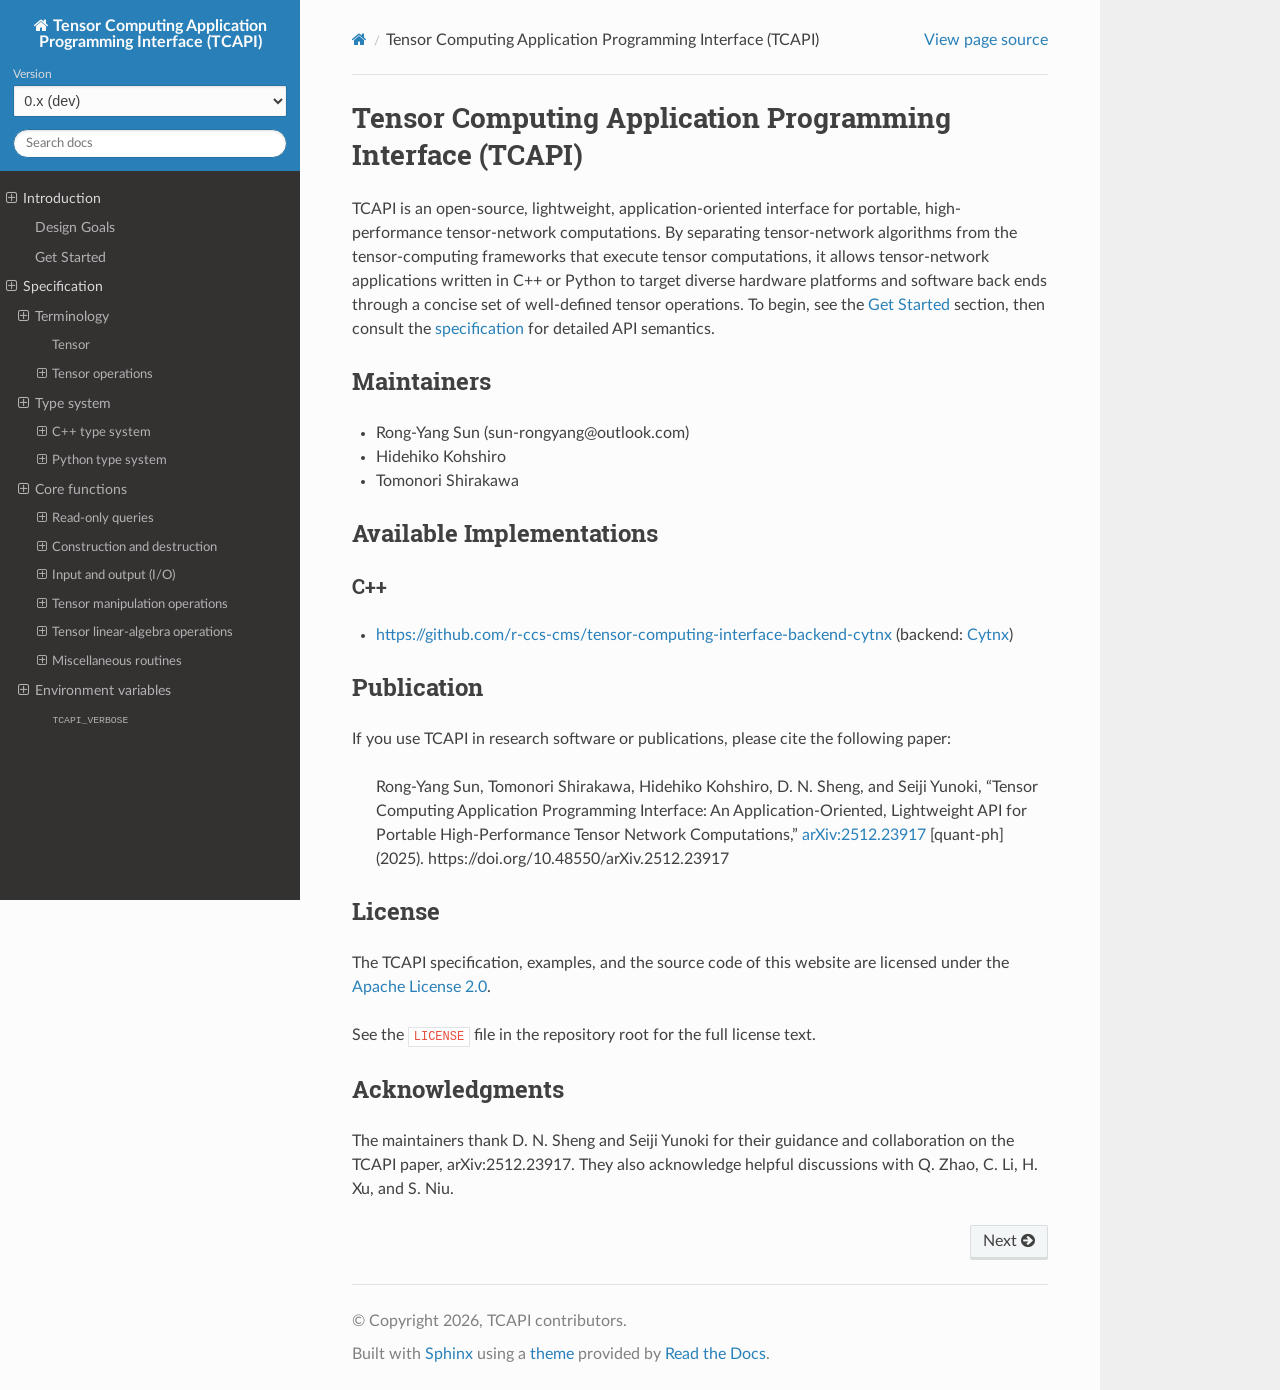
==== dev/index.html @ 4a9b8abf "Publish TCAPI specification site from 3d7e3c9" ====
<!DOCTYPE html>
<html class="writer-html5" lang="en" data-content_root="./">
<head>
  <meta charset="utf-8" /><meta name="viewport" content="width=device-width, initial-scale=1" />

  <meta name="viewport" content="width=device-width, initial-scale=1.0" />
  <title>Tensor Computing Application Programming Interface (TCAPI) &mdash; Tensor Computing Application Programming Interface (TCAPI) documentation</title>
      <link rel="stylesheet" type="text/css" href="_static/pygments.css?v=b86133f3" />
      <link rel="stylesheet" type="text/css" href="_static/css/theme.css?v=9edc463e" />
      <link rel="stylesheet" type="text/css" href="_static/custom.css?v=697ec9f3" />

  
    <link rel="canonical" href="https://tensorcomputingapi.github.io/dev/index.html" />
      <script src="_static/jquery.js?v=5d32c60e"></script>
      <script src="_static/_sphinx_javascript_frameworks_compat.js?v=2cd50e6c"></script>
      <script src="_static/documentation_options.js?v=670ad4ce"></script>
      <script src="_static/doctools.js?v=fd6eb6e6"></script>
      <script src="_static/sphinx_highlight.js?v=6ffebe34"></script>
      <script data-switcher-json-url="../switcher.json" data-version-slug="dev" data-version="0.x" defer="defer" src="_static/version-switcher.js?v=b096fd83"></script>
    <script src="_static/js/theme.js"></script>
    <link rel="index" title="Index" href="genindex.html" />
    <link rel="search" title="Search" href="search.html" />
    <link rel="next" title="Introduction" href="contents/introduction/index.html" /> 
</head>

<body class="wy-body-for-nav"> 
  <div class="wy-grid-for-nav">
    <nav data-toggle="wy-nav-shift" class="wy-nav-side">
      <div class="wy-side-scroll">
        <div class="wy-side-nav-search" >

          
          
          <a href="#" class="icon icon-home">
            Tensor Computing Application Programming Interface (TCAPI)
          </a>
<div role="search">
  <form id="rtd-search-form" class="wy-form" action="search.html" method="get">
    <input type="text" name="q" placeholder="Search docs" aria-label="Search docs" />
    <input type="hidden" name="check_keywords" value="yes" />
    <input type="hidden" name="area" value="default" />
  </form>
</div>
        </div><div class="wy-menu wy-menu-vertical" data-spy="affix" role="navigation" aria-label="Navigation menu">
              <ul>
<li class="toctree-l1"><a class="reference internal" href="contents/introduction/index.html">Introduction</a><ul>
<li class="toctree-l2"><a class="reference internal" href="contents/introduction/index.html#design-goals">Design Goals</a></li>
<li class="toctree-l2"><a class="reference internal" href="contents/introduction/index.html#get-started">Get Started</a></li>
</ul>
</li>
<li class="toctree-l1"><a class="reference internal" href="contents/specification/index.html">Specification</a><ul>
<li class="toctree-l2"><a class="reference internal" href="contents/specification/index.html#terminology">Terminology</a><ul>
<li class="toctree-l3"><a class="reference internal" href="contents/specification/index.html#tensor">Tensor</a></li>
<li class="toctree-l3"><a class="reference internal" href="contents/specification/index.html#tensor-operations">Tensor operations</a><ul>
<li class="toctree-l4"><a class="reference internal" href="contents/specification/index.html#tensor-manipulation-operations">Tensor manipulation operations</a></li>
<li class="toctree-l4"><a class="reference internal" href="contents/specification/index.html#tensor-linear-algebra-operations">Tensor linear-algebra operations</a></li>
</ul>
</li>
</ul>
</li>
<li class="toctree-l2"><a class="reference internal" href="contents/specification/index.html#type-system">Type system</a><ul>
<li class="toctree-l3"><a class="reference internal" href="contents/specification/index.html#c-type-system">C++ type system</a><ul>
<li class="toctree-l4"><a class="reference internal" href="contents/specification/index.html#tent"><code class="docutils literal notranslate"><span class="pre">TenT</span></code></a></li>
<li class="toctree-l4"><a class="reference internal" href="contents/specification/index.html#tcapi-tensor-traits"><code class="docutils literal notranslate"><span class="pre">tcapi::tensor_traits</span></code></a></li>
<li class="toctree-l4"><a class="reference internal" href="contents/specification/index.html#auxiliary-types">Auxiliary types</a></li>
</ul>
</li>
<li class="toctree-l3"><a class="reference internal" href="contents/specification/index.html#python-type-system">Python type system</a><ul>
<li class="toctree-l4"><a class="reference internal" href="contents/specification/index.html#auxiliary-types-and-values">Auxiliary types and values</a></li>
</ul>
</li>
</ul>
</li>
<li class="toctree-l2"><a class="reference internal" href="contents/specification/index.html#core-functions">Core functions</a><ul>
<li class="toctree-l3"><a class="reference internal" href="contents/specification/index.html#read-only-queries">Read-only queries</a><ul>
<li class="toctree-l4"><a class="reference internal" href="contents/specification/index.html#order"><code class="docutils literal notranslate"><span class="pre">order</span></code></a></li>
<li class="toctree-l4"><a class="reference internal" href="contents/specification/index.html#shape"><code class="docutils literal notranslate"><span class="pre">shape</span></code></a></li>
<li class="toctree-l4"><a class="reference internal" href="contents/specification/index.html#size"><code class="docutils literal notranslate"><span class="pre">size</span></code></a></li>
<li class="toctree-l4"><a class="reference internal" href="contents/specification/index.html#size-bytes"><code class="docutils literal notranslate"><span class="pre">size_bytes</span></code></a></li>
<li class="toctree-l4"><a class="reference internal" href="contents/specification/index.html#get-elem"><code class="docutils literal notranslate"><span class="pre">get_elem</span></code></a></li>
</ul>
</li>
<li class="toctree-l3"><a class="reference internal" href="contents/specification/index.html#construction-and-destruction">Construction and destruction</a><ul>
<li class="toctree-l4"><a class="reference internal" href="contents/specification/index.html#allocate"><code class="docutils literal notranslate"><span class="pre">allocate</span></code></a></li>
<li class="toctree-l4"><a class="reference internal" href="contents/specification/index.html#zeros"><code class="docutils literal notranslate"><span class="pre">zeros</span></code></a></li>
<li class="toctree-l4"><a class="reference internal" href="contents/specification/index.html#assign-from-range"><code class="docutils literal notranslate"><span class="pre">assign_from_range</span></code></a></li>
<li class="toctree-l4"><a class="reference internal" href="contents/specification/index.html#random"><code class="docutils literal notranslate"><span class="pre">random</span></code></a></li>
<li class="toctree-l4"><a class="reference internal" href="contents/specification/index.html#eye"><code class="docutils literal notranslate"><span class="pre">eye</span></code></a></li>
<li class="toctree-l4"><a class="reference internal" href="contents/specification/index.html#fill"><code class="docutils literal notranslate"><span class="pre">fill</span></code></a></li>
<li class="toctree-l4"><a class="reference internal" href="contents/specification/index.html#copy"><code class="docutils literal notranslate"><span class="pre">copy</span></code></a></li>
<li class="toctree-l4"><a class="reference internal" href="contents/specification/index.html#move"><code class="docutils literal notranslate"><span class="pre">move</span></code></a></li>
<li class="toctree-l4"><a class="reference internal" href="contents/specification/index.html#clear"><code class="docutils literal notranslate"><span class="pre">clear</span></code></a></li>
</ul>
</li>
<li class="toctree-l3"><a class="reference internal" href="contents/specification/index.html#input-and-output-i-o">Input and output (I/O)</a><ul>
<li class="toctree-l4"><a class="reference internal" href="contents/specification/index.html#load"><code class="docutils literal notranslate"><span class="pre">load</span></code></a></li>
<li class="toctree-l4"><a class="reference internal" href="contents/specification/index.html#save"><code class="docutils literal notranslate"><span class="pre">save</span></code></a></li>
</ul>
</li>
<li class="toctree-l3"><a class="reference internal" href="contents/specification/index.html#sec-tensor-manipulation">Tensor manipulation operations</a><ul>
<li class="toctree-l4"><a class="reference internal" href="contents/specification/index.html#set-elem"><code class="docutils literal notranslate"><span class="pre">set_elem</span></code></a></li>
<li class="toctree-l4"><a class="reference internal" href="contents/specification/index.html#reshape"><code class="docutils literal notranslate"><span class="pre">reshape</span></code></a></li>
<li class="toctree-l4"><a class="reference internal" href="contents/specification/index.html#transpose"><code class="docutils literal notranslate"><span class="pre">transpose</span></code></a></li>
<li class="toctree-l4"><a class="reference internal" href="contents/specification/index.html#cplx-conj"><code class="docutils literal notranslate"><span class="pre">cplx_conj</span></code></a></li>
<li class="toctree-l4"><a class="reference internal" href="contents/specification/index.html#to-cplx"><code class="docutils literal notranslate"><span class="pre">to_cplx</span></code></a></li>
<li class="toctree-l4"><a class="reference internal" href="contents/specification/index.html#real"><code class="docutils literal notranslate"><span class="pre">real</span></code></a></li>
<li class="toctree-l4"><a class="reference internal" href="contents/specification/index.html#imag"><code class="docutils literal notranslate"><span class="pre">imag</span></code></a></li>
<li class="toctree-l4"><a class="reference internal" href="contents/specification/index.html#expand"><code class="docutils literal notranslate"><span class="pre">expand</span></code></a></li>
<li class="toctree-l4"><a class="reference internal" href="contents/specification/index.html#shrink"><code class="docutils literal notranslate"><span class="pre">shrink</span></code></a></li>
<li class="toctree-l4"><a class="reference internal" href="contents/specification/index.html#extract-sub"><code class="docutils literal notranslate"><span class="pre">extract_sub</span></code></a></li>
<li class="toctree-l4"><a class="reference internal" href="contents/specification/index.html#replace-sub"><code class="docutils literal notranslate"><span class="pre">replace_sub</span></code></a></li>
<li class="toctree-l4"><a class="reference internal" href="contents/specification/index.html#concatenate"><code class="docutils literal notranslate"><span class="pre">concatenate</span></code></a></li>
<li class="toctree-l4"><a class="reference internal" href="contents/specification/index.html#stack"><code class="docutils literal notranslate"><span class="pre">stack</span></code></a></li>
<li class="toctree-l4"><a class="reference internal" href="contents/specification/index.html#for-each"><code class="docutils literal notranslate"><span class="pre">for_each</span></code></a></li>
<li class="toctree-l4"><a class="reference internal" href="contents/specification/index.html#for-each-with-coors"><code class="docutils literal notranslate"><span class="pre">for_each_with_coors</span></code></a></li>
</ul>
</li>
<li class="toctree-l3"><a class="reference internal" href="contents/specification/index.html#sec-tensor-linear-algebra">Tensor linear-algebra operations</a><ul>
<li class="toctree-l4"><a class="reference internal" href="contents/specification/index.html#diag"><code class="docutils literal notranslate"><span class="pre">diag</span></code></a></li>
<li class="toctree-l4"><a class="reference internal" href="contents/specification/index.html#norm"><code class="docutils literal notranslate"><span class="pre">norm</span></code></a></li>
<li class="toctree-l4"><a class="reference internal" href="contents/specification/index.html#normalize"><code class="docutils literal notranslate"><span class="pre">normalize</span></code></a></li>
<li class="toctree-l4"><a class="reference internal" href="contents/specification/index.html#scale"><code class="docutils literal notranslate"><span class="pre">scale</span></code></a></li>
<li class="toctree-l4"><a class="reference internal" href="contents/specification/index.html#trace"><code class="docutils literal notranslate"><span class="pre">trace</span></code></a></li>
<li class="toctree-l4"><a class="reference internal" href="contents/specification/index.html#exp"><code class="docutils literal notranslate"><span class="pre">exp</span></code></a></li>
<li class="toctree-l4"><a class="reference internal" href="contents/specification/index.html#inverse"><code class="docutils literal notranslate"><span class="pre">inverse</span></code></a></li>
<li class="toctree-l4"><a class="reference internal" href="contents/specification/index.html#contract"><code class="docutils literal notranslate"><span class="pre">contract</span></code></a></li>
<li class="toctree-l4"><a class="reference internal" href="contents/specification/index.html#linear-combine"><code class="docutils literal notranslate"><span class="pre">linear_combine</span></code></a></li>
<li class="toctree-l4"><a class="reference internal" href="contents/specification/index.html#svd"><code class="docutils literal notranslate"><span class="pre">svd</span></code></a></li>
<li class="toctree-l4"><a class="reference internal" href="contents/specification/index.html#trunc-svd"><code class="docutils literal notranslate"><span class="pre">trunc_svd</span></code></a></li>
<li class="toctree-l4"><a class="reference internal" href="contents/specification/index.html#qr"><code class="docutils literal notranslate"><span class="pre">qr</span></code></a></li>
<li class="toctree-l4"><a class="reference internal" href="contents/specification/index.html#lq"><code class="docutils literal notranslate"><span class="pre">lq</span></code></a></li>
<li class="toctree-l4"><a class="reference internal" href="contents/specification/index.html#eigvals"><code class="docutils literal notranslate"><span class="pre">eigvals</span></code></a></li>
<li class="toctree-l4"><a class="reference internal" href="contents/specification/index.html#eigvalsh"><code class="docutils literal notranslate"><span class="pre">eigvalsh</span></code></a></li>
<li class="toctree-l4"><a class="reference internal" href="contents/specification/index.html#eig"><code class="docutils literal notranslate"><span class="pre">eig</span></code></a></li>
<li class="toctree-l4"><a class="reference internal" href="contents/specification/index.html#eigh"><code class="docutils literal notranslate"><span class="pre">eigh</span></code></a></li>
</ul>
</li>
<li class="toctree-l3"><a class="reference internal" href="contents/specification/index.html#miscellaneous-routines">Miscellaneous routines</a><ul>
<li class="toctree-l4"><a class="reference internal" href="contents/specification/index.html#create-context"><code class="docutils literal notranslate"><span class="pre">create_context</span></code></a></li>
<li class="toctree-l4"><a class="reference internal" href="contents/specification/index.html#destroy-context"><code class="docutils literal notranslate"><span class="pre">destroy_context</span></code></a></li>
<li class="toctree-l4"><a class="reference internal" href="contents/specification/index.html#to-range"><code class="docutils literal notranslate"><span class="pre">to_range</span></code></a></li>
<li class="toctree-l4"><a class="reference internal" href="contents/specification/index.html#show"><code class="docutils literal notranslate"><span class="pre">show</span></code></a></li>
<li class="toctree-l4"><a class="reference internal" href="contents/specification/index.html#close"><code class="docutils literal notranslate"><span class="pre">close</span></code></a></li>
<li class="toctree-l4"><a class="reference internal" href="contents/specification/index.html#convert"><code class="docutils literal notranslate"><span class="pre">convert</span></code></a></li>
<li class="toctree-l4"><a class="reference internal" href="contents/specification/index.html#version"><code class="docutils literal notranslate"><span class="pre">version</span></code></a></li>
</ul>
</li>
</ul>
</li>
<li class="toctree-l2"><a class="reference internal" href="contents/specification/index.html#environment-variables">Environment variables</a><ul>
<li class="toctree-l3"><a class="reference internal" href="contents/specification/index.html#tcapi-verbose"><code class="docutils literal notranslate"><span class="pre">TCAPI_VERBOSE</span></code></a></li>
</ul>
</li>
</ul>
</li>
</ul>

        </div>
      </div>
    </nav>

    <section data-toggle="wy-nav-shift" class="wy-nav-content-wrap"><nav class="wy-nav-top" aria-label="Mobile navigation menu" >
          <i data-toggle="wy-nav-top" class="fa fa-bars"></i>
          <a href="#">Tensor Computing Application Programming Interface (TCAPI)</a>
      </nav>

      <div class="wy-nav-content">
        <div class="rst-content">
          <div role="navigation" aria-label="Page navigation">
  <ul class="wy-breadcrumbs">
      <li><a href="#" class="icon icon-home" aria-label="Home"></a></li>
      <li class="breadcrumb-item active">Tensor Computing Application Programming Interface (TCAPI)</li>
      <li class="wy-breadcrumbs-aside">
            <a href="_sources/index.md.txt" rel="nofollow"> View page source</a>
      </li>
  </ul>
  <hr/>
</div>
          <div role="main" class="document" itemscope="itemscope" itemtype="http://schema.org/Article">
           <div itemprop="articleBody">
             
  <section class="tex2jax_ignore mathjax_ignore" id="tensor-computing-application-programming-interface-tcapi">
<h1>Tensor Computing Application Programming Interface (TCAPI)<a class="headerlink" href="#tensor-computing-application-programming-interface-tcapi" title="Link to this heading"></a></h1>
<p>TCAPI is an open-source, lightweight, application-oriented interface for portable, high-performance tensor-network computations. By separating tensor-network algorithms from the tensor-computing frameworks that execute tensor computations, it allows tensor-network applications written in C++ or Python to target diverse hardware platforms and software back ends through a concise set of well-defined tensor operations. To begin, see the <a class="reference internal" href="contents/introduction/index.html#get-started"><span class="std std-ref">Get Started</span></a> section, then consult the <a class="reference internal" href="contents/specification/index.html"><span class="doc">specification</span></a> for detailed API semantics.</p>
<section id="maintainers">
<h2>Maintainers<a class="headerlink" href="#maintainers" title="Link to this heading"></a></h2>
<ul class="simple">
<li><p>Rong-Yang Sun (sun-rongyang&#64;outlook.com)</p></li>
<li><p>Hidehiko Kohshiro</p></li>
<li><p>Tomonori Shirakawa</p></li>
</ul>
</section>
<section id="available-implementations">
<h2>Available Implementations<a class="headerlink" href="#available-implementations" title="Link to this heading"></a></h2>
<section id="c">
<h3>C++<a class="headerlink" href="#c" title="Link to this heading"></a></h3>
<ul class="simple">
<li><p><a class="reference external" href="https://github.com/r-ccs-cms/tensor-computing-interface-backend-cytnx">https://github.com/r-ccs-cms/tensor-computing-interface-backend-cytnx</a> (backend: <a class="reference external" href="https://github.com/Cytnx-dev/Cytnx">Cytnx</a>)</p></li>
</ul>
</section>
</section>
<section id="publication">
<h2>Publication<a class="headerlink" href="#publication" title="Link to this heading"></a></h2>
<p>If you use TCAPI in research software or publications, please cite the following paper:</p>
<blockquote>
<div><p>Rong-Yang Sun, Tomonori Shirakawa, Hidehiko Kohshiro, D. N. Sheng, and Seiji Yunoki, “Tensor Computing Application Programming Interface: An Application-Oriented, Lightweight API for Portable High-Performance Tensor Network Computations,” <a class="reference external" href="https://arxiv.org/abs/2512.23917">arXiv:2512.23917</a> [quant-ph] (2025). https://doi.org/10.48550/arXiv.2512.23917</p>
</div></blockquote>
</section>
<section id="license">
<h2>License<a class="headerlink" href="#license" title="Link to this heading"></a></h2>
<p>The TCAPI specification, examples, and the source code of this website are licensed under the <a class="reference external" href="https://www.apache.org/licenses/LICENSE-2.0">Apache License 2.0</a>.</p>
<p>See the <code class="docutils literal notranslate"><span class="pre">LICENSE</span></code> file in the repository root for the full license text.</p>
</section>
<section id="acknowledgments">
<h2>Acknowledgments<a class="headerlink" href="#acknowledgments" title="Link to this heading"></a></h2>
<p>The maintainers thank D. N. Sheng and Seiji Yunoki for their guidance and collaboration on the TCAPI paper, arXiv:2512.23917. They also acknowledge helpful discussions with Q. Zhao, C. Li, H. Xu, and S. Niu.</p>
<!-- ## Site Map -->
<div class="toctree-wrapper compound">
</div>
</section>
</section>


           </div>
          </div>
          <footer><div class="rst-footer-buttons" role="navigation" aria-label="Footer">
        <a href="contents/introduction/index.html" class="btn btn-neutral float-right" title="Introduction" accesskey="n" rel="next">Next <span class="fa fa-arrow-circle-right" aria-hidden="true"></span></a>
    </div>

  <hr/>

  <div role="contentinfo">
    <p>&#169; Copyright 2026, TCAPI contributors.</p>
  </div>

  Built with <a href="https://www.sphinx-doc.org/">Sphinx</a> using a
    <a href="https://github.com/readthedocs/sphinx_rtd_theme">theme</a>
    provided by <a href="https://readthedocs.org">Read the Docs</a>.
   

</footer>
        </div>
      </div>
    </section>
  </div>
  <script>
      jQuery(function () {
          SphinxRtdTheme.Navigation.enable(true);
      });
  </script> 

</body>
</html>
---- dev/_static/pygments.css ----
pre { line-height: 125%; }
td.linenos .normal { color: inherit; background-color: transparent; padding-left: 5px; padding-right: 5px; }
span.linenos { color: inherit; background-color: transparent; padding-left: 5px; padding-right: 5px; }
td.linenos .special { color: #000000; background-color: #ffffc0; padding-left: 5px; padding-right: 5px; }
span.linenos.special { color: #000000; background-color: #ffffc0; padding-left: 5px; padding-right: 5px; }
.highlight .hll { background-color: #ffffcc }
.highlight { background: #f8f8f8; }
.highlight .c { color: #3D7B7B; font-style: italic } /* Comment */
.highlight .err { border: 1px solid #F00 } /* Error */
.highlight .k { color: #008000; font-weight: bold } /* Keyword */
.highlight .o { color: #666 } /* Operator */
.highlight .ch { color: #3D7B7B; font-style: italic } /* Comment.Hashbang */
.highlight .cm { color: #3D7B7B; font-style: italic } /* Comment.Multiline */
.highlight .cp { color: #9C6500 } /* Comment.Preproc */
.highlight .cpf { color: #3D7B7B; font-style: italic } /* Comment.PreprocFile */
.highlight .c1 { color: #3D7B7B; font-style: italic } /* Comment.Single */
.highlight .cs { color: #3D7B7B; font-style: italic } /* Comment.Special */
.highlight .gd { color: #A00000 } /* Generic.Deleted */
.highlight .ge { font-style: italic } /* Generic.Emph */
.highlight .ges { font-weight: bold; font-style: italic } /* Generic.EmphStrong */
.highlight .gr { color: #E40000 } /* Generic.Error */
.highlight .gh { color: #000080; font-weight: bold } /* Generic.Heading */
.highlight .gi { color: #008400 } /* Generic.Inserted */
.highlight .go { color: #717171 } /* Generic.Output */
.highlight .gp { color: #000080; font-weight: bold } /* Generic.Prompt */
.highlight .gs { font-weight: bold } /* Generic.Strong */
.highlight .gu { color: #800080; font-weight: bold } /* Generic.Subheading */
.highlight .gt { color: #04D } /* Generic.Traceback */
.highlight .kc { color: #008000; font-weight: bold } /* Keyword.Constant */
.highlight .kd { color: #008000; font-weight: bold } /* Keyword.Declaration */
.highlight .kn { color: #008000; font-weight: bold } /* Keyword.Namespace */
.highlight .kp { color: #008000 } /* Keyword.Pseudo */
.highlight .kr { color: #008000; font-weight: bold } /* Keyword.Reserved */
.highlight .kt { color: #B00040 } /* Keyword.Type */
.highlight .m { color: #666 } /* Literal.Number */
.highlight .s { color: #BA2121 } /* Literal.String */
.highlight .na { color: #687822 } /* Name.Attribute */
.highlight .nb { color: #008000 } /* Name.Builtin */
.highlight .nc { color: #00F; font-weight: bold } /* Name.Class */
.highlight .no { color: #800 } /* Name.Constant */
.highlight .nd { color: #A2F } /* Name.Decorator */
.highlight .ni { color: #717171; font-weight: bold } /* Name.Entity */
.highlight .ne { color: #CB3F38; font-weight: bold } /* Name.Exception */
.highlight .nf { color: #00F } /* Name.Function */
.highlight .nl { color: #767600 } /* Name.Label */
.highlight .nn { color: #00F; font-weight: bold } /* Name.Namespace */
.highlight .nt { color: #008000; font-weight: bold } /* Name.Tag */
.highlight .nv { color: #19177C } /* Name.Variable */
.highlight .ow { color: #A2F; font-weight: bold } /* Operator.Word */
.highlight .w { color: #BBB } /* Text.Whitespace */
.highlight .mb { color: #666 } /* Literal.Number.Bin */
.highlight .mf { color: #666 } /* Literal.Number.Float */
.highlight .mh { color: #666 } /* Literal.Number.Hex */
.highlight .mi { color: #666 } /* Literal.Number.Integer */
.highlight .mo { color: #666 } /* Literal.Number.Oct */
.highlight .sa { color: #BA2121 } /* Literal.String.Affix */
.highlight .sb { color: #BA2121 } /* Literal.String.Backtick */
.highlight .sc { color: #BA2121 } /* Literal.String.Char */
.highlight .dl { color: #BA2121 } /* Literal.String.Delimiter */
.highlight .sd { color: #BA2121; font-style: italic } /* Literal.String.Doc */
.highlight .s2 { color: #BA2121 } /* Literal.String.Double */
.highlight .se { color: #AA5D1F; font-weight: bold } /* Literal.String.Escape */
.highlight .sh { color: #BA2121 } /* Literal.String.Heredoc */
.highlight .si { color: #A45A77; font-weight: bold } /* Literal.String.Interpol */
.highlight .sx { color: #008000 } /* Literal.String.Other */
.highlight .sr { color: #A45A77 } /* Literal.String.Regex */
.highlight .s1 { color: #BA2121 } /* Literal.String.Single */
.highlight .ss { color: #19177C } /* Literal.String.Symbol */
.highlight .bp { color: #008000 } /* Name.Builtin.Pseudo */
.highlight .fm { color: #00F } /* Name.Function.Magic */
.highlight .vc { color: #19177C } /* Name.Variable.Class */
.highlight .vg { color: #19177C } /* Name.Variable.Global */
.highlight .vi { color: #19177C } /* Name.Variable.Instance */
.highlight .vm { color: #19177C } /* Name.Variable.Magic */
.highlight .il { color: #666 } /* Literal.Number.Integer.Long */
---- dev/_static/css/theme.css ----
html{box-sizing:border-box}*,:after,:before{box-sizing:inherit}article,aside,details,figcaption,figure,footer,header,hgroup,nav,section{display:block}audio,canvas,video{display:inline-block;*display:inline;*zoom:1}[hidden],audio:not([controls]){display:none}*{-webkit-box-sizing:border-box;-moz-box-sizing:border-box;box-sizing:border-box}html{font-size:100%;-webkit-text-size-adjust:100%;-ms-text-size-adjust:100%}body{margin:0}a:active,a:hover{outline:0}abbr[title]{border-bottom:1px dotted}b,strong{font-weight:700}blockquote{margin:0}dfn{font-style:italic}ins{background:#ff9;text-decoration:none}ins,mark{color:#000}mark{background:#ff0;font-style:italic;font-weight:700}.rst-content code,.rst-content tt,code,kbd,pre,samp{font-family:monospace,serif;_font-family:courier new,monospace;font-size:1em}pre{white-space:pre}q{quotes:none}q:after,q:before{content:"";content:none}small{font-size:85%}sub,sup{font-size:75%;line-height:0;position:relative;vertical-align:baseline}sup{top:-.5em}sub{bottom:-.25em}dl,ol,ul{margin:0;padding:0;list-style:none;list-style-image:none}li{list-style:none}dd{margin:0}img{border:0;-ms-interpolation-mode:bicubic;vertical-align:middle;max-width:100%}svg:not(:root){overflow:hidden}figure,form{margin:0}label{cursor:pointer}button,input,select,textarea{font-size:100%;margin:0;vertical-align:baseline;*vertical-align:middle}button,input{line-height:normal}button,input[type=button],input[type=reset],input[type=submit]{cursor:pointer;-webkit-appearance:button;*overflow:visible}button[disabled],input[disabled]{cursor:default}input[type=search]{-webkit-appearance:textfield;-moz-box-sizing:content-box;-webkit-box-sizing:content-box;box-sizing:content-box}textarea{resize:vertical}table{border-collapse:collapse;border-spacing:0}td{vertical-align:top}.chromeframe{margin:.2em 0;background:#ccc;color:#000;padding:.2em 0}.ir{display:block;border:0;text-indent:-999em;overflow:hidden;background-color:transparent;background-repeat:no-repeat;text-align:left;direction:ltr;*line-height:0}.ir br{display:none}.hidden{display:none!important;visibility:hidden}.visuallyhidden{border:0;clip:rect(0 0 0 0);height:1px;margin:-1px;overflow:hidden;padding:0;position:absolute;width:1px}.visuallyhidden.focusable:active,.visuallyhidden.focusable:focus{clip:auto;height:auto;margin:0;overflow:visible;position:static;width:auto}.invisible{visibility:hidden}.relative{position:relative}big,small{font-size:100%}@media print{body,html,section{background:none!important}*{box-shadow:none!important;text-shadow:none!important;filter:none!important;-ms-filter:none!important}a,a:visited{text-decoration:underline}.ir a:after,a[href^="#"]:after,a[href^="javascript:"]:after{content:""}blockquote,pre{page-break-inside:avoid}thead{display:table-header-group}img,tr{page-break-inside:avoid}img{max-width:100%!important}@page{margin:.5cm}.rst-content .toctree-wrapper>p.caption,h2,h3,p{orphans:3;widows:3}.rst-content .toctree-wrapper>p.caption,h2,h3{page-break-after:avoid}}.btn,.fa:before,.icon:before,.rst-content .admonition,.rst-content .admonition-title:before,.rst-content .admonition-todo,.rst-content .attention,.rst-content .caution,.rst-content .code-block-caption .headerlink:before,.rst-content .danger,.rst-content .eqno .headerlink:before,.rst-content .error,.rst-content .hint,.rst-content .important,.rst-content .note,.rst-content .seealso,.rst-content .tip,.rst-content .warning,.rst-content code.download span:first-child:before,.rst-content dl dt .headerlink:before,.rst-content h1 .headerlink:before,.rst-content h2 .headerlink:before,.rst-content h3 .headerlink:before,.rst-content h4 .headerlink:before,.rst-content h5 .headerlink:before,.rst-content h6 .headerlink:before,.rst-content p.caption .headerlink:before,.rst-content p .headerlink:before,.rst-content table>caption .headerlink:before,.rst-content tt.download span:first-child:before,.wy-alert,.wy-dropdown .caret:before,.wy-inline-validate.wy-inline-validate-danger .wy-input-context:before,.wy-inline-validate.wy-inline-validate-info .wy-input-context:before,.wy-inline-validate.wy-inline-validate-success .wy-input-context:before,.wy-inline-validate.wy-inline-validate-warning .wy-input-context:before,.wy-menu-vertical li.current>a button.toctree-expand:before,.wy-menu-vertical li.on a button.toctree-expand:before,.wy-menu-vertical li button.toctree-expand:before,input[type=color],input[type=date],input[type=datetime-local],input[type=datetime],input[type=email],input[type=month],input[type=number],input[type=password],input[type=search],input[type=tel],input[type=text],input[type=time],input[type=url],input[type=week],select,textarea{-webkit-font-smoothing:antialiased}.clearfix{*zoom:1}.clearfix:after,.clearfix:before{display:table;content:""}.clearfix:after{clear:both}/*!
 *  Font Awesome 4.7.0 by @davegandy - http://fontawesome.io - @fontawesome
 *  License - http://fontawesome.io/license (Font: SIL OFL 1.1, CSS: MIT License)
 */@font-face{font-family:FontAwesome;src:url(fonts/fontawesome-webfont.eot?674f50d287a8c48dc19ba404d20fe713);src:url(fonts/fontawesome-webfont.eot?674f50d287a8c48dc19ba404d20fe713?#iefix&v=4.7.0) format("embedded-opentype"),url(fonts/fontawesome-webfont.woff2?af7ae505a9eed503f8b8e6982036873e) format("woff2"),url(fonts/fontawesome-webfont.woff?fee66e712a8a08eef5805a46892932ad) format("woff"),url(fonts/fontawesome-webfont.ttf?b06871f281fee6b241d60582ae9369b9) format("truetype"),url(fonts/fontawesome-webfont.svg?912ec66d7572ff821749319396470bde#fontawesomeregular) format("svg");font-weight:400;font-style:normal}.fa,.icon,.rst-content .admonition-title,.rst-content .code-block-caption .headerlink,.rst-content .eqno .headerlink,.rst-content code.download span:first-child,.rst-content dl dt .headerlink,.rst-content h1 .headerlink,.rst-content h2 .headerlink,.rst-content h3 .headerlink,.rst-content h4 .headerlink,.rst-content h5 .headerlink,.rst-content h6 .headerlink,.rst-content p.caption .headerlink,.rst-content p .headerlink,.rst-content table>caption .headerlink,.rst-content tt.download span:first-child,.wy-menu-vertical li.current>a button.toctree-expand,.wy-menu-vertical li.on a button.toctree-expand,.wy-menu-vertical li button.toctree-expand{display:inline-block;font:normal normal normal 14px/1 FontAwesome;font-size:inherit;text-rendering:auto;-webkit-font-smoothing:antialiased;-moz-osx-font-smoothing:grayscale}.fa-lg{font-size:1.33333em;line-height:.75em;vertical-align:-15%}.fa-2x{font-size:2em}.fa-3x{font-size:3em}.fa-4x{font-size:4em}.fa-5x{font-size:5em}.fa-fw{width:1.28571em;text-align:center}.fa-ul{padding-left:0;margin-left:2.14286em;list-style-type:none}.fa-ul>li{position:relative}.fa-li{position:absolute;left:-2.14286em;width:2.14286em;top:.14286em;text-align:center}.fa-li.fa-lg{left:-1.85714em}.fa-border{padding:.2em .25em .15em;border:.08em solid #eee;border-radius:.1em}.fa-pull-left{float:left}.fa-pull-right{float:right}.fa-pull-left.icon,.fa.fa-pull-left,.rst-content .code-block-caption .fa-pull-left.headerlink,.rst-content .eqno .fa-pull-left.headerlink,.rst-content .fa-pull-left.admonition-title,.rst-content code.download span.fa-pull-left:first-child,.rst-content dl dt .fa-pull-left.headerlink,.rst-content h1 .fa-pull-left.headerlink,.rst-content h2 .fa-pull-left.headerlink,.rst-content h3 .fa-pull-left.headerlink,.rst-content h4 .fa-pull-left.headerlink,.rst-content h5 .fa-pull-left.headerlink,.rst-content h6 .fa-pull-left.headerlink,.rst-content p .fa-pull-left.headerlink,.rst-content table>caption .fa-pull-left.headerlink,.rst-content tt.download span.fa-pull-left:first-child,.wy-menu-vertical li.current>a button.fa-pull-left.toctree-expand,.wy-menu-vertical li.on a button.fa-pull-left.toctree-expand,.wy-menu-vertical li button.fa-pull-left.toctree-expand{margin-right:.3em}.fa-pull-right.icon,.fa.fa-pull-right,.rst-content .code-block-caption .fa-pull-right.headerlink,.rst-content .eqno .fa-pull-right.headerlink,.rst-content .fa-pull-right.admonition-title,.rst-content code.download span.fa-pull-right:first-child,.rst-content dl dt .fa-pull-right.headerlink,.rst-content h1 .fa-pull-right.headerlink,.rst-content h2 .fa-pull-right.headerlink,.rst-content h3 .fa-pull-right.headerlink,.rst-content h4 .fa-pull-right.headerlink,.rst-content h5 .fa-pull-right.headerlink,.rst-content h6 .fa-pull-right.headerlink,.rst-content p .fa-pull-right.headerlink,.rst-content table>caption .fa-pull-right.headerlink,.rst-content tt.download span.fa-pull-right:first-child,.wy-menu-vertical li.current>a button.fa-pull-right.toctree-expand,.wy-menu-vertical li.on a button.fa-pull-right.toctree-expand,.wy-menu-vertical li button.fa-pull-right.toctree-expand{margin-left:.3em}.pull-right{float:right}.pull-left{float:left}.fa.pull-left,.pull-left.icon,.rst-content .code-block-caption .pull-left.headerlink,.rst-content .eqno .pull-left.headerlink,.rst-content .pull-left.admonition-title,.rst-content code.download span.pull-left:first-child,.rst-content dl dt .pull-left.headerlink,.rst-content h1 .pull-left.headerlink,.rst-content h2 .pull-left.headerlink,.rst-content h3 .pull-left.headerlink,.rst-content h4 .pull-left.headerlink,.rst-content h5 .pull-left.headerlink,.rst-content h6 .pull-left.headerlink,.rst-content p .pull-left.headerlink,.rst-content table>caption .pull-left.headerlink,.rst-content tt.download span.pull-left:first-child,.wy-menu-vertical li.current>a button.pull-left.toctree-expand,.wy-menu-vertical li.on a button.pull-left.toctree-expand,.wy-menu-vertical li button.pull-left.toctree-expand{margin-right:.3em}.fa.pull-right,.pull-right.icon,.rst-content .code-block-caption .pull-right.headerlink,.rst-content .eqno .pull-right.headerlink,.rst-content .pull-right.admonition-title,.rst-content code.download span.pull-right:first-child,.rst-content dl dt .pull-right.headerlink,.rst-content h1 .pull-right.headerlink,.rst-content h2 .pull-right.headerlink,.rst-content h3 .pull-right.headerlink,.rst-content h4 .pull-right.headerlink,.rst-content h5 .pull-right.headerlink,.rst-content h6 .pull-right.headerlink,.rst-content p .pull-right.headerlink,.rst-content table>caption .pull-right.headerlink,.rst-content tt.download span.pull-right:first-child,.wy-menu-vertical li.current>a button.pull-right.toctree-expand,.wy-menu-vertical li.on a button.pull-right.toctree-expand,.wy-menu-vertical li button.pull-right.toctree-expand{margin-left:.3em}.fa-spin{-webkit-animation:fa-spin 2s linear infinite;animation:fa-spin 2s linear infinite}.fa-pulse{-webkit-animation:fa-spin 1s steps(8) infinite;animation:fa-spin 1s steps(8) infinite}@-webkit-keyframes fa-spin{0%{-webkit-transform:rotate(0deg);transform:rotate(0deg)}to{-webkit-transform:rotate(359deg);transform:rotate(359deg)}}@keyframes fa-spin{0%{-webkit-transform:rotate(0deg);transform:rotate(0deg)}to{-webkit-transform:rotate(359deg);transform:rotate(359deg)}}.fa-rotate-90{-ms-filter:"progid:DXImageTransform.Microsoft.BasicImage(rotation=1)";-webkit-transform:rotate(90deg);-ms-transform:rotate(90deg);transform:rotate(90deg)}.fa-rotate-180{-ms-filter:"progid:DXImageTransform.Microsoft.BasicImage(rotation=2)";-webkit-transform:rotate(180deg);-ms-transform:rotate(180deg);transform:rotate(180deg)}.fa-rotate-270{-ms-filter:"progid:DXImageTransform.Microsoft.BasicImage(rotation=3)";-webkit-transform:rotate(270deg);-ms-transform:rotate(270deg);transform:rotate(270deg)}.fa-flip-horizontal{-ms-filter:"progid:DXImageTransform.Microsoft.BasicImage(rotation=0, mirror=1)";-webkit-transform:scaleX(-1);-ms-transform:scaleX(-1);transform:scaleX(-1)}.fa-flip-vertical{-ms-filter:"progid:DXImageTransform.Microsoft.BasicImage(rotation=2, mirror=1)";-webkit-transform:scaleY(-1);-ms-transform:scaleY(-1);transform:scaleY(-1)}:root .fa-flip-horizontal,:root .fa-flip-vertical,:root .fa-rotate-90,:root .fa-rotate-180,:root .fa-rotate-270{filter:none}.fa-stack{position:relative;display:inline-block;width:2em;height:2em;line-height:2em;vertical-align:middle}.fa-stack-1x,.fa-stack-2x{position:absolute;left:0;width:100%;text-align:center}.fa-stack-1x{line-height:inherit}.fa-stack-2x{font-size:2em}.fa-inverse{color:#fff}.fa-glass:before{content:""}.fa-music:before{content:""}.fa-search:before,.icon-search:before{content:""}.fa-envelope-o:before{content:""}.fa-heart:before{content:""}.fa-star:before{content:""}.fa-star-o:before{content:""}.fa-user:before{content:""}.fa-film:before{content:""}.fa-th-large:before{content:""}.fa-th:before{content:""}.fa-th-list:before{content:""}.fa-check:before{content:""}.fa-close:before,.fa-remove:before,.fa-times:before{content:""}.fa-search-plus:before{content:""}.fa-search-minus:before{content:""}.fa-power-off:before{content:""}.fa-signal:before{content:""}.fa-cog:before,.fa-gear:before{content:""}.fa-trash-o:before{content:""}.fa-home:before,.icon-home:before{content:""}.fa-file-o:before{content:""}.fa-clock-o:before{content:""}.fa-road:before{content:""}.fa-download:before,.rst-content code.download span:first-child:before,.rst-content tt.download span:first-child:before{content:""}.fa-arrow-circle-o-down:before{content:""}.fa-arrow-circle-o-up:before{content:""}.fa-inbox:before{content:""}.fa-play-circle-o:before{content:""}.fa-repeat:before,.fa-rotate-right:before{content:""}.fa-refresh:before{content:""}.fa-list-alt:before{content:""}.fa-lock:before{content:""}.fa-flag:before{content:""}.fa-headphones:before{content:""}.fa-volume-off:before{content:""}.fa-volume-down:before{content:""}.fa-volume-up:before{content:""}.fa-qrcode:before{content:""}.fa-barcode:before{content:""}.fa-tag:before{content:""}.fa-tags:before{content:""}.fa-book:before,.icon-book:before{content:""}.fa-bookmark:before{content:""}.fa-print:before{content:""}.fa-camera:before{content:""}.fa-font:before{content:""}.fa-bold:before{content:""}.fa-italic:before{content:""}.fa-text-height:before{content:""}.fa-text-width:before{content:""}.fa-align-left:before{content:""}.fa-align-center:before{content:""}.fa-align-right:before{content:""}.fa-align-justify:before{content:""}.fa-list:before{content:""}.fa-dedent:before,.fa-outdent:before{content:""}.fa-indent:before{content:""}.fa-video-camera:before{content:""}.fa-image:before,.fa-photo:before,.fa-picture-o:before{content:""}.fa-pencil:before{content:""}.fa-map-marker:before{content:""}.fa-adjust:before{content:""}.fa-tint:before{content:""}.fa-edit:before,.fa-pencil-square-o:before{content:""}.fa-share-square-o:before{content:""}.fa-check-square-o:before{content:""}.fa-arrows:before{content:""}.fa-step-backward:before{content:""}.fa-fast-backward:before{content:""}.fa-backward:before{content:""}.fa-play:before{content:""}.fa-pause:before{content:""}.fa-stop:before{content:""}.fa-forward:before{content:""}.fa-fast-forward:before{content:""}.fa-step-forward:before{content:""}.fa-eject:before{content:""}.fa-chevron-left:before{content:""}.fa-chevron-right:before{content:""}.fa-plus-circle:before{content:""}.fa-minus-circle:before{content:""}.fa-times-circle:before,.wy-inline-validate.wy-inline-validate-danger .wy-input-context:before{content:""}.fa-check-circle:before,.wy-inline-validate.wy-inline-validate-success .wy-input-context:before{content:""}.fa-question-circle:before{content:""}.fa-info-circle:before{content:""}.fa-crosshairs:before{content:""}.fa-times-circle-o:before{content:""}.fa-check-circle-o:before{content:""}.fa-ban:before{content:""}.fa-arrow-left:before{content:""}.fa-arrow-right:before{content:""}.fa-arrow-up:before{content:""}.fa-arrow-down:before{content:""}.fa-mail-forward:before,.fa-share:before{content:""}.fa-expand:before{content:""}.fa-compress:before{content:""}.fa-plus:before{content:""}.fa-minus:before{content:""}.fa-asterisk:before{content:""}.fa-exclamation-circle:before,.rst-content .admonition-title:before,.wy-inline-validate.wy-inline-validate-info .wy-input-context:before,.wy-inline-validate.wy-inline-validate-warning .wy-input-context:before{content:""}.fa-gift:before{content:""}.fa-leaf:before{content:""}.fa-fire:before,.icon-fire:before{content:""}.fa-eye:before{content:""}.fa-eye-slash:before{content:""}.fa-exclamation-triangle:before,.fa-warning:before{content:""}.fa-plane:before{content:""}.fa-calendar:before{content:""}.fa-random:before{content:""}.fa-comment:before{content:""}.fa-magnet:before{content:""}.fa-chevron-up:before{content:""}.fa-chevron-down:before{content:""}.fa-retweet:before{content:""}.fa-shopping-cart:before{content:""}.fa-folder:before{content:""}.fa-folder-open:before{content:""}.fa-arrows-v:before{content:""}.fa-arrows-h:before{content:""}.fa-bar-chart-o:before,.fa-bar-chart:before{content:""}.fa-twitter-square:before{content:""}.fa-facebook-square:before{content:""}.fa-camera-retro:before{content:""}.fa-key:before{content:""}.fa-cogs:before,.fa-gears:before{content:""}.fa-comments:before{content:""}.fa-thumbs-o-up:before{content:""}.fa-thumbs-o-down:before{content:""}.fa-star-half:before{content:""}.fa-heart-o:before{content:""}.fa-sign-out:before{content:""}.fa-linkedin-square:before{content:""}.fa-thumb-tack:before{content:""}.fa-external-link:before{content:""}.fa-sign-in:before{content:""}.fa-trophy:before{content:""}.fa-github-square:before{content:""}.fa-upload:before{content:""}.fa-lemon-o:before{content:""}.fa-phone:before{content:""}.fa-square-o:before{content:""}.fa-bookmark-o:before{content:""}.fa-phone-square:before{content:""}.fa-twitter:before{content:""}.fa-facebook-f:before,.fa-facebook:before{content:""}.fa-github:before,.icon-github:before{content:""}.fa-unlock:before{content:""}.fa-credit-card:before{content:""}.fa-feed:before,.fa-rss:before{content:""}.fa-hdd-o:before{content:""}.fa-bullhorn:before{content:""}.fa-bell:before{content:""}.fa-certificate:before{content:""}.fa-hand-o-right:before{content:""}.fa-hand-o-left:before{content:""}.fa-hand-o-up:before{content:""}.fa-hand-o-down:before{content:""}.fa-arrow-circle-left:before,.icon-circle-arrow-left:before{content:""}.fa-arrow-circle-right:before,.icon-circle-arrow-right:before{content:""}.fa-arrow-circle-up:before{content:""}.fa-arrow-circle-down:before{content:""}.fa-globe:before{content:""}.fa-wrench:before{content:""}.fa-tasks:before{content:""}.fa-filter:before{content:""}.fa-briefcase:before{content:""}.fa-arrows-alt:before{content:""}.fa-group:before,.fa-users:before{content:""}.fa-chain:before,.fa-link:before,.icon-link:before{content:""}.fa-cloud:before{content:""}.fa-flask:before{content:""}.fa-cut:before,.fa-scissors:before{content:""}.fa-copy:before,.fa-files-o:before{content:""}.fa-paperclip:before{content:""}.fa-floppy-o:before,.fa-save:before{content:""}.fa-square:before{content:""}.fa-bars:before,.fa-navicon:before,.fa-reorder:before{content:""}.fa-list-ul:before{content:""}.fa-list-ol:before{content:""}.fa-strikethrough:before{content:""}.fa-underline:before{content:""}.fa-table:before{content:""}.fa-magic:before{content:""}.fa-truck:before{content:""}.fa-pinterest:before{content:""}.fa-pinterest-square:before{content:""}.fa-google-plus-square:before{content:""}.fa-google-plus:before{content:""}.fa-money:before{content:""}.fa-caret-down:before,.icon-caret-down:before,.wy-dropdown .caret:before{content:""}.fa-caret-up:before{content:""}.fa-caret-left:before{content:""}.fa-caret-right:before{content:""}.fa-columns:before{content:""}.fa-sort:before,.fa-unsorted:before{content:""}.fa-sort-desc:before,.fa-sort-down:before{content:""}.fa-sort-asc:before,.fa-sort-up:before{content:""}.fa-envelope:before{content:""}.fa-linkedin:before{content:""}.fa-rotate-left:before,.fa-undo:before{content:""}.fa-gavel:before,.fa-legal:before{content:""}.fa-dashboard:before,.fa-tachometer:before{content:""}.fa-comment-o:before{content:""}.fa-comments-o:before{content:""}.fa-bolt:before,.fa-flash:before{content:""}.fa-sitemap:before{content:""}.fa-umbrella:before{content:""}.fa-clipboard:before,.fa-paste:before{content:""}.fa-lightbulb-o:before{content:""}.fa-exchange:before{content:""}.fa-cloud-download:before{content:""}.fa-cloud-upload:before{content:""}.fa-user-md:before{content:""}.fa-stethoscope:before{content:""}.fa-suitcase:before{content:""}.fa-bell-o:before{content:""}.fa-coffee:before{content:""}.fa-cutlery:before{content:""}.fa-file-text-o:before{content:""}.fa-building-o:before{content:""}.fa-hospital-o:before{content:""}.fa-ambulance:before{content:""}.fa-medkit:before{content:""}.fa-fighter-jet:before{content:""}.fa-beer:before{content:""}.fa-h-square:before{content:""}.fa-plus-square:before{content:""}.fa-angle-double-left:before{content:""}.fa-angle-double-right:before{content:""}.fa-angle-double-up:before{content:""}.fa-angle-double-down:before{content:""}.fa-angle-left:before{content:""}.fa-angle-right:before{content:""}.fa-angle-up:before{content:""}.fa-angle-down:before{content:""}.fa-desktop:before{content:""}.fa-laptop:before{content:""}.fa-tablet:before{content:""}.fa-mobile-phone:before,.fa-mobile:before{content:""}.fa-circle-o:before{content:""}.fa-quote-left:before{content:""}.fa-quote-right:before{content:""}.fa-spinner:before{content:""}.fa-circle:before{content:""}.fa-mail-reply:before,.fa-reply:before{content:""}.fa-github-alt:before{content:""}.fa-folder-o:before{content:""}.fa-folder-open-o:before{content:""}.fa-smile-o:before{content:""}.fa-frown-o:before{content:""}.fa-meh-o:before{content:""}.fa-gamepad:before{content:""}.fa-keyboard-o:before{content:""}.fa-flag-o:before{content:""}.fa-flag-checkered:before{content:""}.fa-terminal:before{content:""}.fa-code:before{content:""}.fa-mail-reply-all:before,.fa-reply-all:before{content:""}.fa-star-half-empty:before,.fa-star-half-full:before,.fa-star-half-o:before{content:""}.fa-location-arrow:before{content:""}.fa-crop:before{content:""}.fa-code-fork:before{content:""}.fa-chain-broken:before,.fa-unlink:before{content:""}.fa-question:before{content:""}.fa-info:before{content:""}.fa-exclamation:before{content:""}.fa-superscript:before{content:""}.fa-subscript:before{content:""}.fa-eraser:before{content:""}.fa-puzzle-piece:before{content:""}.fa-microphone:before{content:""}.fa-microphone-slash:before{content:""}.fa-shield:before{content:""}.fa-calendar-o:before{content:""}.fa-fire-extinguisher:before{content:""}.fa-rocket:before{content:""}.fa-maxcdn:before{content:""}.fa-chevron-circle-left:before{content:""}.fa-chevron-circle-right:before{content:""}.fa-chevron-circle-up:before{content:""}.fa-chevron-circle-down:before{content:""}.fa-html5:before{content:""}.fa-css3:before{content:""}.fa-anchor:before{content:""}.fa-unlock-alt:before{content:""}.fa-bullseye:before{content:""}.fa-ellipsis-h:before{content:""}.fa-ellipsis-v:before{content:""}.fa-rss-square:before{content:""}.fa-play-circle:before{content:""}.fa-ticket:before{content:""}.fa-minus-square:before{content:""}.fa-minus-square-o:before,.wy-menu-vertical li.current>a button.toctree-expand:before,.wy-menu-vertical li.on a button.toctree-expand:before{content:""}.fa-level-up:before{content:""}.fa-level-down:before{content:""}.fa-check-square:before{content:""}.fa-pencil-square:before{content:""}.fa-external-link-square:before{content:""}.fa-share-square:before{content:""}.fa-compass:before{content:""}.fa-caret-square-o-down:before,.fa-toggle-down:before{content:""}.fa-caret-square-o-up:before,.fa-toggle-up:before{content:""}.fa-caret-square-o-right:before,.fa-toggle-right:before{content:""}.fa-eur:before,.fa-euro:before{content:""}.fa-gbp:before{content:""}.fa-dollar:before,.fa-usd:before{content:""}.fa-inr:before,.fa-rupee:before{content:""}.fa-cny:before,.fa-jpy:before,.fa-rmb:before,.fa-yen:before{content:""}.fa-rouble:before,.fa-rub:before,.fa-ruble:before{content:""}.fa-krw:before,.fa-won:before{content:""}.fa-bitcoin:before,.fa-btc:before{content:""}.fa-file:before{content:""}.fa-file-text:before{content:""}.fa-sort-alpha-asc:before{content:""}.fa-sort-alpha-desc:before{content:""}.fa-sort-amount-asc:before{content:""}.fa-sort-amount-desc:before{content:""}.fa-sort-numeric-asc:before{content:""}.fa-sort-numeric-desc:before{content:""}.fa-thumbs-up:before{content:""}.fa-thumbs-down:before{content:""}.fa-youtube-square:before{content:""}.fa-youtube:before{content:""}.fa-xing:before{content:""}.fa-xing-square:before{content:""}.fa-youtube-play:before{content:""}.fa-dropbox:before{content:""}.fa-stack-overflow:before{content:""}.fa-instagram:before{content:""}.fa-flickr:before{content:""}.fa-adn:before{content:""}.fa-bitbucket:before,.icon-bitbucket:before{content:""}.fa-bitbucket-square:before{content:""}.fa-tumblr:before{content:""}.fa-tumblr-square:before{content:""}.fa-long-arrow-down:before{content:""}.fa-long-arrow-up:before{content:""}.fa-long-arrow-left:before{content:""}.fa-long-arrow-right:before{content:""}.fa-apple:before{content:""}.fa-windows:before{content:""}.fa-android:before{content:""}.fa-linux:before{content:""}.fa-dribbble:before{content:""}.fa-skype:before{content:""}.fa-foursquare:before{content:""}.fa-trello:before{content:""}.fa-female:before{content:""}.fa-male:before{content:""}.fa-gittip:before,.fa-gratipay:before{content:""}.fa-sun-o:before{content:""}.fa-moon-o:before{content:""}.fa-archive:before{content:""}.fa-bug:before{content:""}.fa-vk:before{content:""}.fa-weibo:before{content:""}.fa-renren:before{content:""}.fa-pagelines:before{content:""}.fa-stack-exchange:before{content:""}.fa-arrow-circle-o-right:before{content:""}.fa-arrow-circle-o-left:before{content:""}.fa-caret-square-o-left:before,.fa-toggle-left:before{content:""}.fa-dot-circle-o:before{content:""}.fa-wheelchair:before{content:""}.fa-vimeo-square:before{content:""}.fa-try:before,.fa-turkish-lira:before{content:""}.fa-plus-square-o:before,.wy-menu-vertical li button.toctree-expand:before{content:""}.fa-space-shuttle:before{content:""}.fa-slack:before{content:""}.fa-envelope-square:before{content:""}.fa-wordpress:before{content:""}.fa-openid:before{content:""}.fa-bank:before,.fa-institution:before,.fa-university:before{content:""}.fa-graduation-cap:before,.fa-mortar-board:before{content:""}.fa-yahoo:before{content:""}.fa-google:before{content:""}.fa-reddit:before{content:""}.fa-reddit-square:before{content:""}.fa-stumbleupon-circle:before{content:""}.fa-stumbleupon:before{content:""}.fa-delicious:before{content:""}.fa-digg:before{content:""}.fa-pied-piper-pp:before{content:""}.fa-pied-piper-alt:before{content:""}.fa-drupal:before{content:""}.fa-joomla:before{content:""}.fa-language:before{content:""}.fa-fax:before{content:""}.fa-building:before{content:""}.fa-child:before{content:""}.fa-paw:before{content:""}.fa-spoon:before{content:""}.fa-cube:before{content:""}.fa-cubes:before{content:""}.fa-behance:before{content:""}.fa-behance-square:before{content:""}.fa-steam:before{content:""}.fa-steam-square:before{content:""}.fa-recycle:before{content:""}.fa-automobile:before,.fa-car:before{content:""}.fa-cab:before,.fa-taxi:before{content:""}.fa-tree:before{content:""}.fa-spotify:before{content:""}.fa-deviantart:before{content:""}.fa-soundcloud:before{content:""}.fa-database:before{content:""}.fa-file-pdf-o:before{content:""}.fa-file-word-o:before{content:""}.fa-file-excel-o:before{content:""}.fa-file-powerpoint-o:before{content:""}.fa-file-image-o:before,.fa-file-photo-o:before,.fa-file-picture-o:before{content:""}.fa-file-archive-o:before,.fa-file-zip-o:before{content:""}.fa-file-audio-o:before,.fa-file-sound-o:before{content:""}.fa-file-movie-o:before,.fa-file-video-o:before{content:""}.fa-file-code-o:before{content:""}.fa-vine:before{content:""}.fa-codepen:before{content:""}.fa-jsfiddle:before{content:""}.fa-life-bouy:before,.fa-life-buoy:before,.fa-life-ring:before,.fa-life-saver:before,.fa-support:before{content:""}.fa-circle-o-notch:before{content:""}.fa-ra:before,.fa-rebel:before,.fa-resistance:before{content:""}.fa-empire:before,.fa-ge:before{content:""}.fa-git-square:before{content:""}.fa-git:before{content:""}.fa-hacker-news:before,.fa-y-combinator-square:before,.fa-yc-square:before{content:""}.fa-tencent-weibo:before{content:""}.fa-qq:before{content:""}.fa-wechat:before,.fa-weixin:before{content:""}.fa-paper-plane:before,.fa-send:before{content:""}.fa-paper-plane-o:before,.fa-send-o:before{content:""}.fa-history:before{content:""}.fa-circle-thin:before{content:""}.fa-header:before{content:""}.fa-paragraph:before{content:""}.fa-sliders:before{content:""}.fa-share-alt:before{content:""}.fa-share-alt-square:before{content:""}.fa-bomb:before{content:""}.fa-futbol-o:before,.fa-soccer-ball-o:before{content:""}.fa-tty:before{content:""}.fa-binoculars:before{content:""}.fa-plug:before{content:""}.fa-slideshare:before{content:""}.fa-twitch:before{content:""}.fa-yelp:before{content:""}.fa-newspaper-o:before{content:""}.fa-wifi:before{content:""}.fa-calculator:before{content:""}.fa-paypal:before{content:""}.fa-google-wallet:before{content:""}.fa-cc-visa:before{content:""}.fa-cc-mastercard:before{content:""}.fa-cc-discover:before{content:""}.fa-cc-amex:before{content:""}.fa-cc-paypal:before{content:""}.fa-cc-stripe:before{content:""}.fa-bell-slash:before{content:""}.fa-bell-slash-o:before{content:""}.fa-trash:before{content:""}.fa-copyright:before{content:""}.fa-at:before{content:""}.fa-eyedropper:before{content:""}.fa-paint-brush:before{content:""}.fa-birthday-cake:before{content:""}.fa-area-chart:before{content:""}.fa-pie-chart:before{content:""}.fa-line-chart:before{content:""}.fa-lastfm:before{content:""}.fa-lastfm-square:before{content:""}.fa-toggle-off:before{content:""}.fa-toggle-on:before{content:""}.fa-bicycle:before{content:""}.fa-bus:before{content:""}.fa-ioxhost:before{content:""}.fa-angellist:before{content:""}.fa-cc:before{content:""}.fa-ils:before,.fa-shekel:before,.fa-sheqel:before{content:""}.fa-meanpath:before{content:""}.fa-buysellads:before{content:""}.fa-connectdevelop:before{content:""}.fa-dashcube:before{content:""}.fa-forumbee:before{content:""}.fa-leanpub:before{content:""}.fa-sellsy:before{content:""}.fa-shirtsinbulk:before{content:""}.fa-simplybuilt:before{content:""}.fa-skyatlas:before{content:""}.fa-cart-plus:before{content:""}.fa-cart-arrow-down:before{content:""}.fa-diamond:before{content:""}.fa-ship:before{content:""}.fa-user-secret:before{content:""}.fa-motorcycle:before{content:""}.fa-street-view:before{content:""}.fa-heartbeat:before{content:""}.fa-venus:before{content:""}.fa-mars:before{content:""}.fa-mercury:before{content:""}.fa-intersex:before,.fa-transgender:before{content:""}.fa-transgender-alt:before{content:""}.fa-venus-double:before{content:""}.fa-mars-double:before{content:""}.fa-venus-mars:before{content:""}.fa-mars-stroke:before{content:""}.fa-mars-stroke-v:before{content:""}.fa-mars-stroke-h:before{content:""}.fa-neuter:before{content:""}.fa-genderless:before{content:""}.fa-facebook-official:before{content:""}.fa-pinterest-p:before{content:""}.fa-whatsapp:before{content:""}.fa-server:before{content:""}.fa-user-plus:before{content:""}.fa-user-times:before{content:""}.fa-bed:before,.fa-hotel:before{content:""}.fa-viacoin:before{content:""}.fa-train:before{content:""}.fa-subway:before{content:""}.fa-medium:before{content:""}.fa-y-combinator:before,.fa-yc:before{content:""}.fa-optin-monster:before{content:""}.fa-opencart:before{content:""}.fa-expeditedssl:before{content:""}.fa-battery-4:before,.fa-battery-full:before,.fa-battery:before{content:""}.fa-battery-3:before,.fa-battery-three-quarters:before{content:""}.fa-battery-2:before,.fa-battery-half:before{content:""}.fa-battery-1:before,.fa-battery-quarter:before{content:""}.fa-battery-0:before,.fa-battery-empty:before{content:""}.fa-mouse-pointer:before{content:""}.fa-i-cursor:before{content:""}.fa-object-group:before{content:""}.fa-object-ungroup:before{content:""}.fa-sticky-note:before{content:""}.fa-sticky-note-o:before{content:""}.fa-cc-jcb:before{content:""}.fa-cc-diners-club:before{content:""}.fa-clone:before{content:""}.fa-balance-scale:before{content:""}.fa-hourglass-o:before{content:""}.fa-hourglass-1:before,.fa-hourglass-start:before{content:""}.fa-hourglass-2:before,.fa-hourglass-half:before{content:""}.fa-hourglass-3:before,.fa-hourglass-end:before{content:""}.fa-hourglass:before{content:""}.fa-hand-grab-o:before,.fa-hand-rock-o:before{content:""}.fa-hand-paper-o:before,.fa-hand-stop-o:before{content:""}.fa-hand-scissors-o:before{content:""}.fa-hand-lizard-o:before{content:""}.fa-hand-spock-o:before{content:""}.fa-hand-pointer-o:before{content:""}.fa-hand-peace-o:before{content:""}.fa-trademark:before{content:""}.fa-registered:before{content:""}.fa-creative-commons:before{content:""}.fa-gg:before{content:""}.fa-gg-circle:before{content:""}.fa-tripadvisor:before{content:""}.fa-odnoklassniki:before{content:""}.fa-odnoklassniki-square:before{content:""}.fa-get-pocket:before{content:""}.fa-wikipedia-w:before{content:""}.fa-safari:before{content:""}.fa-chrome:before{content:""}.fa-firefox:before{content:""}.fa-opera:before{content:""}.fa-internet-explorer:before{content:""}.fa-television:before,.fa-tv:before{content:""}.fa-contao:before{content:""}.fa-500px:before{content:""}.fa-amazon:before{content:""}.fa-calendar-plus-o:before{content:""}.fa-calendar-minus-o:before{content:""}.fa-calendar-times-o:before{content:""}.fa-calendar-check-o:before{content:""}.fa-industry:before{content:""}.fa-map-pin:before{content:""}.fa-map-signs:before{content:""}.fa-map-o:before{content:""}.fa-map:before{content:""}.fa-commenting:before{content:""}.fa-commenting-o:before{content:""}.fa-houzz:before{content:""}.fa-vimeo:before{content:""}.fa-black-tie:before{content:""}.fa-fonticons:before{content:""}.fa-reddit-alien:before{content:""}.fa-edge:before{content:""}.fa-credit-card-alt:before{content:""}.fa-codiepie:before{content:""}.fa-modx:before{content:""}.fa-fort-awesome:before{content:""}.fa-usb:before{content:""}.fa-product-hunt:before{content:""}.fa-mixcloud:before{content:""}.fa-scribd:before{content:""}.fa-pause-circle:before{content:""}.fa-pause-circle-o:before{content:""}.fa-stop-circle:before{content:""}.fa-stop-circle-o:before{content:""}.fa-shopping-bag:before{content:""}.fa-shopping-basket:before{content:""}.fa-hashtag:before{content:""}.fa-bluetooth:before{content:""}.fa-bluetooth-b:before{content:""}.fa-percent:before{content:""}.fa-gitlab:before,.icon-gitlab:before{content:""}.fa-wpbeginner:before{content:""}.fa-wpforms:before{content:""}.fa-envira:before{content:""}.fa-universal-access:before{content:""}.fa-wheelchair-alt:before{content:""}.fa-question-circle-o:before{content:""}.fa-blind:before{content:""}.fa-audio-description:before{content:""}.fa-volume-control-phone:before{content:""}.fa-braille:before{content:""}.fa-assistive-listening-systems:before{content:""}.fa-american-sign-language-interpreting:before,.fa-asl-interpreting:before{content:""}.fa-deaf:before,.fa-deafness:before,.fa-hard-of-hearing:before{content:""}.fa-glide:before{content:""}.fa-glide-g:before{content:""}.fa-sign-language:before,.fa-signing:before{content:""}.fa-low-vision:before{content:""}.fa-viadeo:before{content:""}.fa-viadeo-square:before{content:""}.fa-snapchat:before{content:""}.fa-snapchat-ghost:before{content:""}.fa-snapchat-square:before{content:""}.fa-pied-piper:before{content:""}.fa-first-order:before{content:""}.fa-yoast:before{content:""}.fa-themeisle:before{content:""}.fa-google-plus-circle:before,.fa-google-plus-official:before{content:""}.fa-fa:before,.fa-font-awesome:before{content:""}.fa-handshake-o:before{content:""}.fa-envelope-open:before{content:""}.fa-envelope-open-o:before{content:""}.fa-linode:before{content:""}.fa-address-book:before{content:""}.fa-address-book-o:before{content:""}.fa-address-card:before,.fa-vcard:before{content:""}.fa-address-card-o:before,.fa-vcard-o:before{content:""}.fa-user-circle:before{content:""}.fa-user-circle-o:before{content:""}.fa-user-o:before{content:""}.fa-id-badge:before{content:""}.fa-drivers-license:before,.fa-id-card:before{content:""}.fa-drivers-license-o:before,.fa-id-card-o:before{content:""}.fa-quora:before{content:""}.fa-free-code-camp:before{content:""}.fa-telegram:before{content:""}.fa-thermometer-4:before,.fa-thermometer-full:before,.fa-thermometer:before{content:""}.fa-thermometer-3:before,.fa-thermometer-three-quarters:before{content:""}.fa-thermometer-2:before,.fa-thermometer-half:before{content:""}.fa-thermometer-1:before,.fa-thermometer-quarter:before{content:""}.fa-thermometer-0:before,.fa-thermometer-empty:before{content:""}.fa-shower:before{content:""}.fa-bath:before,.fa-bathtub:before,.fa-s15:before{content:""}.fa-podcast:before{content:""}.fa-window-maximize:before{content:""}.fa-window-minimize:before{content:""}.fa-window-restore:before{content:""}.fa-times-rectangle:before,.fa-window-close:before{content:""}.fa-times-rectangle-o:before,.fa-window-close-o:before{content:""}.fa-bandcamp:before{content:""}.fa-grav:before{content:""}.fa-etsy:before{content:""}.fa-imdb:before{content:""}.fa-ravelry:before{content:""}.fa-eercast:before{content:""}.fa-microchip:before{content:""}.fa-snowflake-o:before{content:""}.fa-superpowers:before{content:""}.fa-wpexplorer:before{content:""}.fa-meetup:before{content:""}.sr-only{position:absolute;width:1px;height:1px;padding:0;margin:-1px;overflow:hidden;clip:rect(0,0,0,0);border:0}.sr-only-focusable:active,.sr-only-focusable:focus{position:static;width:auto;height:auto;margin:0;overflow:visible;clip:auto}.fa,.icon,.rst-content .admonition-title,.rst-content .code-block-caption .headerlink,.rst-content .eqno .headerlink,.rst-content code.download span:first-child,.rst-content dl dt .headerlink,.rst-content h1 .headerlink,.rst-content h2 .headerlink,.rst-content h3 .headerlink,.rst-content h4 .headerlink,.rst-content h5 .headerlink,.rst-content h6 .headerlink,.rst-content p.caption .headerlink,.rst-content p .headerlink,.rst-content table>caption .headerlink,.rst-content tt.download span:first-child,.wy-dropdown .caret,.wy-inline-validate.wy-inline-validate-danger .wy-input-context,.wy-inline-validate.wy-inline-validate-info .wy-input-context,.wy-inline-validate.wy-inline-validate-success .wy-input-context,.wy-inline-validate.wy-inline-validate-warning .wy-input-context,.wy-menu-vertical li.current>a button.toctree-expand,.wy-menu-vertical li.on a button.toctree-expand,.wy-menu-vertical li button.toctree-expand{font-family:inherit}.fa:before,.icon:before,.rst-content .admonition-title:before,.rst-content .code-block-caption .headerlink:before,.rst-content .eqno .headerlink:before,.rst-content code.download span:first-child:before,.rst-content dl dt .headerlink:before,.rst-content h1 .headerlink:before,.rst-content h2 .headerlink:before,.rst-content h3 .headerlink:before,.rst-content h4 .headerlink:before,.rst-content h5 .headerlink:before,.rst-content h6 .headerlink:before,.rst-content p.caption .headerlink:before,.rst-content p .headerlink:before,.rst-content table>caption .headerlink:before,.rst-content tt.download span:first-child:before,.wy-dropdown .caret:before,.wy-inline-validate.wy-inline-validate-danger .wy-input-context:before,.wy-inline-validate.wy-inline-validate-info .wy-input-context:before,.wy-inline-validate.wy-inline-validate-success .wy-input-context:before,.wy-inline-validate.wy-inline-validate-warning .wy-input-context:before,.wy-menu-vertical li.current>a button.toctree-expand:before,.wy-menu-vertical li.on a button.toctree-expand:before,.wy-menu-vertical li button.toctree-expand:before{font-family:FontAwesome;display:inline-block;font-style:normal;font-weight:400;line-height:1;text-decoration:inherit}.rst-content .code-block-caption a .headerlink,.rst-content .eqno a .headerlink,.rst-content a .admonition-title,.rst-content code.download a span:first-child,.rst-content dl dt a .headerlink,.rst-content h1 a .headerlink,.rst-content h2 a .headerlink,.rst-content h3 a .headerlink,.rst-content h4 a .headerlink,.rst-content h5 a .headerlink,.rst-content h6 a .headerlink,.rst-content p.caption a .headerlink,.rst-content p a .headerlink,.rst-content table>caption a .headerlink,.rst-content tt.download a span:first-child,.wy-menu-vertical li.current>a button.toctree-expand,.wy-menu-vertical li.on a button.toctree-expand,.wy-menu-vertical li a button.toctree-expand,a .fa,a .icon,a .rst-content .admonition-title,a .rst-content .code-block-caption .headerlink,a .rst-content .eqno .headerlink,a .rst-content code.download span:first-child,a .rst-content dl dt .headerlink,a .rst-content h1 .headerlink,a .rst-content h2 .headerlink,a .rst-content h3 .headerlink,a .rst-content h4 .headerlink,a .rst-content h5 .headerlink,a .rst-content h6 .headerlink,a .rst-content p.caption .headerlink,a .rst-content p .headerlink,a .rst-content table>caption .headerlink,a .rst-content tt.download span:first-child,a .wy-menu-vertical li button.toctree-expand{display:inline-block;text-decoration:inherit}.btn .fa,.btn .icon,.btn .rst-content .admonition-title,.btn .rst-content .code-block-caption .headerlink,.btn .rst-content .eqno .headerlink,.btn .rst-content code.download span:first-child,.btn .rst-content dl dt .headerlink,.btn .rst-content h1 .headerlink,.btn .rst-content h2 .headerlink,.btn .rst-content h3 .headerlink,.btn .rst-content h4 .headerlink,.btn .rst-content h5 .headerlink,.btn .rst-content h6 .headerlink,.btn .rst-content p .headerlink,.btn .rst-content table>caption .headerlink,.btn .rst-content tt.download span:first-child,.btn .wy-menu-vertical li.current>a button.toctree-expand,.btn .wy-menu-vertical li.on a button.toctree-expand,.btn .wy-menu-vertical li button.toctree-expand,.nav .fa,.nav .icon,.nav .rst-content .admonition-title,.nav .rst-content .code-block-caption .headerlink,.nav .rst-content .eqno .headerlink,.nav .rst-content code.download span:first-child,.nav .rst-content dl dt .headerlink,.nav .rst-content h1 .headerlink,.nav .rst-content h2 .headerlink,.nav .rst-content h3 .headerlink,.nav .rst-content h4 .headerlink,.nav .rst-content h5 .headerlink,.nav .rst-content h6 .headerlink,.nav .rst-content p .headerlink,.nav .rst-content table>caption .headerlink,.nav .rst-content tt.download span:first-child,.nav .wy-menu-vertical li.current>a button.toctree-expand,.nav .wy-menu-vertical li.on a button.toctree-expand,.nav .wy-menu-vertical li button.toctree-expand,.rst-content .btn .admonition-title,.rst-content .code-block-caption .btn .headerlink,.rst-content .code-block-caption .nav .headerlink,.rst-content .eqno .btn .headerlink,.rst-content .eqno .nav .headerlink,.rst-content .nav .admonition-title,.rst-content code.download .btn span:first-child,.rst-content code.download .nav span:first-child,.rst-content dl dt .btn .headerlink,.rst-content dl dt .nav .headerlink,.rst-content h1 .btn .headerlink,.rst-content h1 .nav .headerlink,.rst-content h2 .btn .headerlink,.rst-content h2 .nav .headerlink,.rst-content h3 .btn .headerlink,.rst-content h3 .nav .headerlink,.rst-content h4 .btn .headerlink,.rst-content h4 .nav .headerlink,.rst-content h5 .btn .headerlink,.rst-content h5 .nav .headerlink,.rst-content h6 .btn .headerlink,.rst-content h6 .nav .headerlink,.rst-content p .btn .headerlink,.rst-content p .nav .headerlink,.rst-content table>caption .btn .headerlink,.rst-content table>caption .nav .headerlink,.rst-content tt.download .btn span:first-child,.rst-content tt.download .nav span:first-child,.wy-menu-vertical li .btn button.toctree-expand,.wy-menu-vertical li.current>a .btn button.toctree-expand,.wy-menu-vertical li.current>a .nav button.toctree-expand,.wy-menu-vertical li .nav button.toctree-expand,.wy-menu-vertical li.on a .btn button.toctree-expand,.wy-menu-vertical li.on a .nav button.toctree-expand{display:inline}.btn .fa-large.icon,.btn .fa.fa-large,.btn .rst-content .code-block-caption .fa-large.headerlink,.btn .rst-content .eqno .fa-large.headerlink,.btn .rst-content .fa-large.admonition-title,.btn .rst-content code.download span.fa-large:first-child,.btn .rst-content dl dt .fa-large.headerlink,.btn .rst-content h1 .fa-large.headerlink,.btn .rst-content h2 .fa-large.headerlink,.btn .rst-content h3 .fa-large.headerlink,.btn .rst-content h4 .fa-large.headerlink,.btn .rst-content h5 .fa-large.headerlink,.btn .rst-content h6 .fa-large.headerlink,.btn .rst-content p .fa-large.headerlink,.btn .rst-content table>caption .fa-large.headerlink,.btn .rst-content tt.download span.fa-large:first-child,.btn .wy-menu-vertical li button.fa-large.toctree-expand,.nav .fa-large.icon,.nav .fa.fa-large,.nav .rst-content .code-block-caption .fa-large.headerlink,.nav .rst-content .eqno .fa-large.headerlink,.nav .rst-content .fa-large.admonition-title,.nav .rst-content code.download span.fa-large:first-child,.nav .rst-content dl dt .fa-large.headerlink,.nav .rst-content h1 .fa-large.headerlink,.nav .rst-content h2 .fa-large.headerlink,.nav .rst-content h3 .fa-large.headerlink,.nav .rst-content h4 .fa-large.headerlink,.nav .rst-content h5 .fa-large.headerlink,.nav .rst-content h6 .fa-large.headerlink,.nav .rst-content p .fa-large.headerlink,.nav .rst-content table>caption .fa-large.headerlink,.nav .rst-content tt.download span.fa-large:first-child,.nav .wy-menu-vertical li button.fa-large.toctree-expand,.rst-content .btn .fa-large.admonition-title,.rst-content .code-block-caption .btn .fa-large.headerlink,.rst-content .code-block-caption .nav .fa-large.headerlink,.rst-content .eqno .btn .fa-large.headerlink,.rst-content .eqno .nav .fa-large.headerlink,.rst-content .nav .fa-large.admonition-title,.rst-content code.download .btn span.fa-large:first-child,.rst-content code.download .nav span.fa-large:first-child,.rst-content dl dt .btn .fa-large.headerlink,.rst-content dl dt .nav .fa-large.headerlink,.rst-content h1 .btn .fa-large.headerlink,.rst-content h1 .nav .fa-large.headerlink,.rst-content h2 .btn .fa-large.headerlink,.rst-content h2 .nav .fa-large.headerlink,.rst-content h3 .btn .fa-large.headerlink,.rst-content h3 .nav .fa-large.headerlink,.rst-content h4 .btn .fa-large.headerlink,.rst-content h4 .nav .fa-large.headerlink,.rst-content h5 .btn .fa-large.headerlink,.rst-content h5 .nav .fa-large.headerlink,.rst-content h6 .btn .fa-large.headerlink,.rst-content h6 .nav .fa-large.headerlink,.rst-content p .btn .fa-large.headerlink,.rst-content p .nav .fa-large.headerlink,.rst-content table>caption .btn .fa-large.headerlink,.rst-content table>caption .nav .fa-large.headerlink,.rst-content tt.download .btn span.fa-large:first-child,.rst-content tt.download .nav span.fa-large:first-child,.wy-menu-vertical li .btn button.fa-large.toctree-expand,.wy-menu-vertical li .nav button.fa-large.toctree-expand{line-height:.9em}.btn .fa-spin.icon,.btn .fa.fa-spin,.btn .rst-content .code-block-caption .fa-spin.headerlink,.btn .rst-content .eqno .fa-spin.headerlink,.btn .rst-content .fa-spin.admonition-title,.btn .rst-content code.download span.fa-spin:first-child,.btn .rst-content dl dt .fa-spin.headerlink,.btn .rst-content h1 .fa-spin.headerlink,.btn .rst-content h2 .fa-spin.headerlink,.btn .rst-content h3 .fa-spin.headerlink,.btn .rst-content h4 .fa-spin.headerlink,.btn .rst-content h5 .fa-spin.headerlink,.btn .rst-content h6 .fa-spin.headerlink,.btn .rst-content p .fa-spin.headerlink,.btn .rst-content table>caption .fa-spin.headerlink,.btn .rst-content tt.download span.fa-spin:first-child,.btn .wy-menu-vertical li button.fa-spin.toctree-expand,.nav .fa-spin.icon,.nav .fa.fa-spin,.nav .rst-content .code-block-caption .fa-spin.headerlink,.nav .rst-content .eqno .fa-spin.headerlink,.nav .rst-content .fa-spin.admonition-title,.nav .rst-content code.download span.fa-spin:first-child,.nav .rst-content dl dt .fa-spin.headerlink,.nav .rst-content h1 .fa-spin.headerlink,.nav .rst-content h2 .fa-spin.headerlink,.nav .rst-content h3 .fa-spin.headerlink,.nav .rst-content h4 .fa-spin.headerlink,.nav .rst-content h5 .fa-spin.headerlink,.nav .rst-content h6 .fa-spin.headerlink,.nav .rst-content p .fa-spin.headerlink,.nav .rst-content table>caption .fa-spin.headerlink,.nav .rst-content tt.download span.fa-spin:first-child,.nav .wy-menu-vertical li button.fa-spin.toctree-expand,.rst-content .btn .fa-spin.admonition-title,.rst-content .code-block-caption .btn .fa-spin.headerlink,.rst-content .code-block-caption .nav .fa-spin.headerlink,.rst-content .eqno .btn .fa-spin.headerlink,.rst-content .eqno .nav .fa-spin.headerlink,.rst-content .nav .fa-spin.admonition-title,.rst-content code.download .btn span.fa-spin:first-child,.rst-content code.download .nav span.fa-spin:first-child,.rst-content dl dt .btn .fa-spin.headerlink,.rst-content dl dt .nav .fa-spin.headerlink,.rst-content h1 .btn .fa-spin.headerlink,.rst-content h1 .nav .fa-spin.headerlink,.rst-content h2 .btn .fa-spin.headerlink,.rst-content h2 .nav .fa-spin.headerlink,.rst-content h3 .btn .fa-spin.headerlink,.rst-content h3 .nav .fa-spin.headerlink,.rst-content h4 .btn .fa-spin.headerlink,.rst-content h4 .nav .fa-spin.headerlink,.rst-content h5 .btn .fa-spin.headerlink,.rst-content h5 .nav .fa-spin.headerlink,.rst-content h6 .btn .fa-spin.headerlink,.rst-content h6 .nav .fa-spin.headerlink,.rst-content p .btn .fa-spin.headerlink,.rst-content p .nav .fa-spin.headerlink,.rst-content table>caption .btn .fa-spin.headerlink,.rst-content table>caption .nav .fa-spin.headerlink,.rst-content tt.download .btn span.fa-spin:first-child,.rst-content tt.download .nav span.fa-spin:first-child,.wy-menu-vertical li .btn button.fa-spin.toctree-expand,.wy-menu-vertical li .nav button.fa-spin.toctree-expand{display:inline-block}.btn.fa:before,.btn.icon:before,.rst-content .btn.admonition-title:before,.rst-content .code-block-caption .btn.headerlink:before,.rst-content .eqno .btn.headerlink:before,.rst-content code.download span.btn:first-child:before,.rst-content dl dt .btn.headerlink:before,.rst-content h1 .btn.headerlink:before,.rst-content h2 .btn.headerlink:before,.rst-content h3 .btn.headerlink:before,.rst-content h4 .btn.headerlink:before,.rst-content h5 .btn.headerlink:before,.rst-content h6 .btn.headerlink:before,.rst-content p .btn.headerlink:before,.rst-content table>caption .btn.headerlink:before,.rst-content tt.download span.btn:first-child:before,.wy-menu-vertical li button.btn.toctree-expand:before{opacity:.5;-webkit-transition:opacity .05s ease-in;-moz-transition:opacity .05s ease-in;transition:opacity .05s ease-in}.btn.fa:hover:before,.btn.icon:hover:before,.rst-content .btn.admonition-title:hover:before,.rst-content .code-block-caption .btn.headerlink:hover:before,.rst-content .eqno .btn.headerlink:hover:before,.rst-content code.download span.btn:first-child:hover:before,.rst-content dl dt .btn.headerlink:hover:before,.rst-content h1 .btn.headerlink:hover:before,.rst-content h2 .btn.headerlink:hover:before,.rst-content h3 .btn.headerlink:hover:before,.rst-content h4 .btn.headerlink:hover:before,.rst-content h5 .btn.headerlink:hover:before,.rst-content h6 .btn.headerlink:hover:before,.rst-content p .btn.headerlink:hover:before,.rst-content table>caption .btn.headerlink:hover:before,.rst-content tt.download span.btn:first-child:hover:before,.wy-menu-vertical li button.btn.toctree-expand:hover:before{opacity:1}.btn-mini .fa:before,.btn-mini .icon:before,.btn-mini .rst-content .admonition-title:before,.btn-mini .rst-content .code-block-caption .headerlink:before,.btn-mini .rst-content .eqno .headerlink:before,.btn-mini .rst-content code.download span:first-child:before,.btn-mini .rst-content dl dt .headerlink:before,.btn-mini .rst-content h1 .headerlink:before,.btn-mini .rst-content h2 .headerlink:before,.btn-mini .rst-content h3 .headerlink:before,.btn-mini .rst-content h4 .headerlink:before,.btn-mini .rst-content h5 .headerlink:before,.btn-mini .rst-content h6 .headerlink:before,.btn-mini .rst-content p .headerlink:before,.btn-mini .rst-content table>caption .headerlink:before,.btn-mini .rst-content tt.download span:first-child:before,.btn-mini .wy-menu-vertical li button.toctree-expand:before,.rst-content .btn-mini .admonition-title:before,.rst-content .code-block-caption .btn-mini .headerlink:before,.rst-content .eqno .btn-mini .headerlink:before,.rst-content code.download .btn-mini span:first-child:before,.rst-content dl dt .btn-mini .headerlink:before,.rst-content h1 .btn-mini .headerlink:before,.rst-content h2 .btn-mini .headerlink:before,.rst-content h3 .btn-mini .headerlink:before,.rst-content h4 .btn-mini .headerlink:before,.rst-content h5 .btn-mini .headerlink:before,.rst-content h6 .btn-mini .headerlink:before,.rst-content p .btn-mini .headerlink:before,.rst-content table>caption .btn-mini .headerlink:before,.rst-content tt.download .btn-mini span:first-child:before,.wy-menu-vertical li .btn-mini button.toctree-expand:before{font-size:14px;vertical-align:-15%}.rst-content .admonition,.rst-content .admonition-todo,.rst-content .attention,.rst-content .caution,.rst-content .danger,.rst-content .error,.rst-content .hint,.rst-content .important,.rst-content .note,.rst-content .seealso,.rst-content .tip,.rst-content .warning,.wy-alert{padding:12px;line-height:24px;margin-bottom:24px;background:#e7f2fa}.rst-content .admonition-title,.wy-alert-title{font-weight:700;display:block;color:#fff;background:#6ab0de;padding:6px 12px;margin:-12px -12px 12px}.rst-content .danger,.rst-content .error,.rst-content .wy-alert-danger.admonition,.rst-content .wy-alert-danger.admonition-todo,.rst-content .wy-alert-danger.attention,.rst-content .wy-alert-danger.caution,.rst-content .wy-alert-danger.hint,.rst-content .wy-alert-danger.important,.rst-content .wy-alert-danger.note,.rst-content .wy-alert-danger.seealso,.rst-content .wy-alert-danger.tip,.rst-content .wy-alert-danger.warning,.wy-alert.wy-alert-danger{background:#fdf3f2}.rst-content .danger .admonition-title,.rst-content .danger .wy-alert-title,.rst-content .error .admonition-title,.rst-content .error .wy-alert-title,.rst-content .wy-alert-danger.admonition-todo .admonition-title,.rst-content .wy-alert-danger.admonition-todo .wy-alert-title,.rst-content .wy-alert-danger.admonition .admonition-title,.rst-content .wy-alert-danger.admonition .wy-alert-title,.rst-content .wy-alert-danger.attention .admonition-title,.rst-content .wy-alert-danger.attention .wy-alert-title,.rst-content .wy-alert-danger.caution .admonition-title,.rst-content .wy-alert-danger.caution .wy-alert-title,.rst-content .wy-alert-danger.hint .admonition-title,.rst-content .wy-alert-danger.hint .wy-alert-title,.rst-content .wy-alert-danger.important .admonition-title,.rst-content .wy-alert-danger.important .wy-alert-title,.rst-content .wy-alert-danger.note .admonition-title,.rst-content .wy-alert-danger.note .wy-alert-title,.rst-content .wy-alert-danger.seealso .admonition-title,.rst-content .wy-alert-danger.seealso .wy-alert-title,.rst-content .wy-alert-danger.tip .admonition-title,.rst-content .wy-alert-danger.tip .wy-alert-title,.rst-content .wy-alert-danger.warning .admonition-title,.rst-content .wy-alert-danger.warning .wy-alert-title,.rst-content .wy-alert.wy-alert-danger .admonition-title,.wy-alert.wy-alert-danger .rst-content .admonition-title,.wy-alert.wy-alert-danger .wy-alert-title{background:#f29f97}.rst-content .admonition-todo,.rst-content .attention,.rst-content .caution,.rst-content .warning,.rst-content .wy-alert-warning.admonition,.rst-content .wy-alert-warning.danger,.rst-content .wy-alert-warning.error,.rst-content .wy-alert-warning.hint,.rst-content .wy-alert-warning.important,.rst-content .wy-alert-warning.note,.rst-content .wy-alert-warning.seealso,.rst-content .wy-alert-warning.tip,.wy-alert.wy-alert-warning{background:#ffedcc}.rst-content .admonition-todo .admonition-title,.rst-content .admonition-todo .wy-alert-title,.rst-content .attention .admonition-title,.rst-content .attention .wy-alert-title,.rst-content .caution .admonition-title,.rst-content .caution .wy-alert-title,.rst-content .warning .admonition-title,.rst-content .warning .wy-alert-title,.rst-content .wy-alert-warning.admonition .admonition-title,.rst-content .wy-alert-warning.admonition .wy-alert-title,.rst-content .wy-alert-warning.danger .admonition-title,.rst-content .wy-alert-warning.danger .wy-alert-title,.rst-content .wy-alert-warning.error .admonition-title,.rst-content .wy-alert-warning.error .wy-alert-title,.rst-content .wy-alert-warning.hint .admonition-title,.rst-content .wy-alert-warning.hint .wy-alert-title,.rst-content .wy-alert-warning.important .admonition-title,.rst-content .wy-alert-warning.important .wy-alert-title,.rst-content .wy-alert-warning.note .admonition-title,.rst-content .wy-alert-warning.note .wy-alert-title,.rst-content .wy-alert-warning.seealso .admonition-title,.rst-content .wy-alert-warning.seealso .wy-alert-title,.rst-content .wy-alert-warning.tip .admonition-title,.rst-content .wy-alert-warning.tip .wy-alert-title,.rst-content .wy-alert.wy-alert-warning .admonition-title,.wy-alert.wy-alert-warning .rst-content .admonition-title,.wy-alert.wy-alert-warning .wy-alert-title{background:#f0b37e}.rst-content .note,.rst-content .seealso,.rst-content .wy-alert-info.admonition,.rst-content .wy-alert-info.admonition-todo,.rst-content .wy-alert-info.attention,.rst-content .wy-alert-info.caution,.rst-content .wy-alert-info.danger,.rst-content .wy-alert-info.error,.rst-content .wy-alert-info.hint,.rst-content .wy-alert-info.important,.rst-content .wy-alert-info.tip,.rst-content .wy-alert-info.warning,.wy-alert.wy-alert-info{background:#e7f2fa}.rst-content .note .admonition-title,.rst-content .note .wy-alert-title,.rst-content .seealso .admonition-title,.rst-content .seealso .wy-alert-title,.rst-content .wy-alert-info.admonition-todo .admonition-title,.rst-content .wy-alert-info.admonition-todo .wy-alert-title,.rst-content .wy-alert-info.admonition .admonition-title,.rst-content .wy-alert-info.admonition .wy-alert-title,.rst-content .wy-alert-info.attention .admonition-title,.rst-content .wy-alert-info.attention .wy-alert-title,.rst-content .wy-alert-info.caution .admonition-title,.rst-content .wy-alert-info.caution .wy-alert-title,.rst-content .wy-alert-info.danger .admonition-title,.rst-content .wy-alert-info.danger .wy-alert-title,.rst-content .wy-alert-info.error .admonition-title,.rst-content .wy-alert-info.error .wy-alert-title,.rst-content .wy-alert-info.hint .admonition-title,.rst-content .wy-alert-info.hint .wy-alert-title,.rst-content .wy-alert-info.important .admonition-title,.rst-content .wy-alert-info.important .wy-alert-title,.rst-content .wy-alert-info.tip .admonition-title,.rst-content .wy-alert-info.tip .wy-alert-title,.rst-content .wy-alert-info.warning .admonition-title,.rst-content .wy-alert-info.warning .wy-alert-title,.rst-content .wy-alert.wy-alert-info .admonition-title,.wy-alert.wy-alert-info .rst-content .admonition-title,.wy-alert.wy-alert-info .wy-alert-title{background:#6ab0de}.rst-content .hint,.rst-content .important,.rst-content .tip,.rst-content .wy-alert-success.admonition,.rst-content .wy-alert-success.admonition-todo,.rst-content .wy-alert-success.attention,.rst-content .wy-alert-success.caution,.rst-content .wy-alert-success.danger,.rst-content .wy-alert-success.error,.rst-content .wy-alert-success.note,.rst-content .wy-alert-success.seealso,.rst-content .wy-alert-success.warning,.wy-alert.wy-alert-success{background:#dbfaf4}.rst-content .hint .admonition-title,.rst-content .hint .wy-alert-title,.rst-content .important .admonition-title,.rst-content .important .wy-alert-title,.rst-content .tip .admonition-title,.rst-content .tip .wy-alert-title,.rst-content .wy-alert-success.admonition-todo .admonition-title,.rst-content .wy-alert-success.admonition-todo .wy-alert-title,.rst-content .wy-alert-success.admonition .admonition-title,.rst-content .wy-alert-success.admonition .wy-alert-title,.rst-content .wy-alert-success.attention .admonition-title,.rst-content .wy-alert-success.attention .wy-alert-title,.rst-content .wy-alert-success.caution .admonition-title,.rst-content .wy-alert-success.caution .wy-alert-title,.rst-content .wy-alert-success.danger .admonition-title,.rst-content .wy-alert-success.danger .wy-alert-title,.rst-content .wy-alert-success.error .admonition-title,.rst-content .wy-alert-success.error .wy-alert-title,.rst-content .wy-alert-success.note .admonition-title,.rst-content .wy-alert-success.note .wy-alert-title,.rst-content .wy-alert-success.seealso .admonition-title,.rst-content .wy-alert-success.seealso .wy-alert-title,.rst-content .wy-alert-success.warning .admonition-title,.rst-content .wy-alert-success.warning .wy-alert-title,.rst-content .wy-alert.wy-alert-success .admonition-title,.wy-alert.wy-alert-success .rst-content .admonition-title,.wy-alert.wy-alert-success .wy-alert-title{background:#1abc9c}.rst-content .wy-alert-neutral.admonition,.rst-content .wy-alert-neutral.admonition-todo,.rst-content .wy-alert-neutral.attention,.rst-content .wy-alert-neutral.caution,.rst-content .wy-alert-neutral.danger,.rst-content .wy-alert-neutral.error,.rst-content .wy-alert-neutral.hint,.rst-content .wy-alert-neutral.important,.rst-content .wy-alert-neutral.note,.rst-content .wy-alert-neutral.seealso,.rst-content .wy-alert-neutral.tip,.rst-content .wy-alert-neutral.warning,.wy-alert.wy-alert-neutral{background:#f3f6f6}.rst-content .wy-alert-neutral.admonition-todo .admonition-title,.rst-content .wy-alert-neutral.admonition-todo .wy-alert-title,.rst-content .wy-alert-neutral.admonition .admonition-title,.rst-content .wy-alert-neutral.admonition .wy-alert-title,.rst-content .wy-alert-neutral.attention .admonition-title,.rst-content .wy-alert-neutral.attention .wy-alert-title,.rst-content .wy-alert-neutral.caution .admonition-title,.rst-content .wy-alert-neutral.caution .wy-alert-title,.rst-content .wy-alert-neutral.danger .admonition-title,.rst-content .wy-alert-neutral.danger .wy-alert-title,.rst-content .wy-alert-neutral.error .admonition-title,.rst-content .wy-alert-neutral.error .wy-alert-title,.rst-content .wy-alert-neutral.hint .admonition-title,.rst-content .wy-alert-neutral.hint .wy-alert-title,.rst-content .wy-alert-neutral.important .admonition-title,.rst-content .wy-alert-neutral.important .wy-alert-title,.rst-content .wy-alert-neutral.note .admonition-title,.rst-content .wy-alert-neutral.note .wy-alert-title,.rst-content .wy-alert-neutral.seealso .admonition-title,.rst-content .wy-alert-neutral.seealso .wy-alert-title,.rst-content .wy-alert-neutral.tip .admonition-title,.rst-content .wy-alert-neutral.tip .wy-alert-title,.rst-content .wy-alert-neutral.warning .admonition-title,.rst-content .wy-alert-neutral.warning .wy-alert-title,.rst-content .wy-alert.wy-alert-neutral .admonition-title,.wy-alert.wy-alert-neutral .rst-content .admonition-title,.wy-alert.wy-alert-neutral .wy-alert-title{color:#404040;background:#e1e4e5}.rst-content .wy-alert-neutral.admonition-todo a,.rst-content .wy-alert-neutral.admonition a,.rst-content .wy-alert-neutral.attention a,.rst-content .wy-alert-neutral.caution a,.rst-content .wy-alert-neutral.danger a,.rst-content .wy-alert-neutral.error a,.rst-content .wy-alert-neutral.hint a,.rst-content .wy-alert-neutral.important a,.rst-content .wy-alert-neutral.note a,.rst-content .wy-alert-neutral.seealso a,.rst-content .wy-alert-neutral.tip a,.rst-content .wy-alert-neutral.warning a,.wy-alert.wy-alert-neutral a{color:#2980b9}.rst-content .admonition-todo p:last-child,.rst-content .admonition p:last-child,.rst-content .attention p:last-child,.rst-content .caution p:last-child,.rst-content .danger p:last-child,.rst-content .error p:last-child,.rst-content .hint p:last-child,.rst-content .important p:last-child,.rst-content .note p:last-child,.rst-content .seealso p:last-child,.rst-content .tip p:last-child,.rst-content .warning p:last-child,.wy-alert p:last-child{margin-bottom:0}.wy-tray-container{position:fixed;bottom:0;left:0;z-index:600}.wy-tray-container li{display:block;width:300px;background:transparent;color:#fff;text-align:center;box-shadow:0 5px 5px 0 rgba(0,0,0,.1);padding:0 24px;min-width:20%;opacity:0;height:0;line-height:56px;overflow:hidden;-webkit-transition:all .3s ease-in;-moz-transition:all .3s ease-in;transition:all .3s ease-in}.wy-tray-container li.wy-tray-item-success{background:#27ae60}.wy-tray-container li.wy-tray-item-info{background:#2980b9}.wy-tray-container li.wy-tray-item-warning{background:#e67e22}.wy-tray-container li.wy-tray-item-danger{background:#e74c3c}.wy-tray-container li.on{opacity:1;height:56px}@media screen and (max-width:768px){.wy-tray-container{bottom:auto;top:0;width:100%}.wy-tray-container li{width:100%}}button{font-size:100%;margin:0;vertical-align:baseline;*vertical-align:middle;cursor:pointer;line-height:normal;-webkit-appearance:button;*overflow:visible}button::-moz-focus-inner,input::-moz-focus-inner{border:0;padding:0}button[disabled]{cursor:default}.btn{display:inline-block;border-radius:2px;line-height:normal;white-space:nowrap;text-align:center;cursor:pointer;font-size:100%;padding:6px 12px 8px;color:#fff;border:1px solid rgba(0,0,0,.1);background-color:#27ae60;text-decoration:none;font-weight:400;font-family:Lato,proxima-nova,Helvetica Neue,Arial,sans-serif;box-shadow:inset 0 1px 2px -1px hsla(0,0%,100%,.5),inset 0 -2px 0 0 rgba(0,0,0,.1);outline-none:false;vertical-align:middle;*display:inline;zoom:1;-webkit-user-drag:none;-webkit-user-select:none;-moz-user-select:none;-ms-user-select:none;user-select:none;-webkit-transition:all .1s linear;-moz-transition:all .1s linear;transition:all .1s linear}.btn-hover{background:#2e8ece;color:#fff}.btn:hover{background:#2cc36b;color:#fff}.btn:focus{background:#2cc36b;outline:0}.btn:active{box-shadow:inset 0 -1px 0 0 rgba(0,0,0,.05),inset 0 2px 0 0 rgba(0,0,0,.1);padding:8px 12px 6px}.btn:visited{color:#fff}.btn-disabled,.btn-disabled:active,.btn-disabled:focus,.btn-disabled:hover,.btn:disabled{background-image:none;filter:progid:DXImageTransform.Microsoft.gradient(enabled = false);filter:alpha(opacity=40);opacity:.4;cursor:not-allowed;box-shadow:none}.btn::-moz-focus-inner{padding:0;border:0}.btn-small{font-size:80%}.btn-info{background-color:#2980b9!important}.btn-info:hover{background-color:#2e8ece!important}.btn-neutral{background-color:#f3f6f6!important;color:#404040!important}.btn-neutral:hover{background-color:#e5ebeb!important;color:#404040}.btn-neutral:visited{color:#404040!important}.btn-success{background-color:#27ae60!important}.btn-success:hover{background-color:#295!important}.btn-danger{background-color:#e74c3c!important}.btn-danger:hover{background-color:#ea6153!important}.btn-warning{background-color:#e67e22!important}.btn-warning:hover{background-color:#e98b39!important}.btn-invert{background-color:#222}.btn-invert:hover{background-color:#2f2f2f!important}.btn-link{background-color:transparent!important;color:#2980b9;box-shadow:none;border-color:transparent!important}.btn-link:active,.btn-link:hover{background-color:transparent!important;color:#409ad5!important;box-shadow:none}.btn-link:visited{color:#9b59b6}.wy-btn-group .btn,.wy-control .btn{vertical-align:middle}.wy-btn-group{margin-bottom:24px;*zoom:1}.wy-btn-group:after,.wy-btn-group:before{display:table;content:""}.wy-btn-group:after{clear:both}.wy-dropdown{position:relative;display:inline-block}.wy-dropdown-active .wy-dropdown-menu{display:block}.wy-dropdown-menu{position:absolute;left:0;display:none;float:left;top:100%;min-width:100%;background:#fcfcfc;z-index:100;border:1px solid #cfd7dd;box-shadow:0 2px 2px 0 rgba(0,0,0,.1);padding:12px}.wy-dropdown-menu>dd>a{display:block;clear:both;color:#404040;white-space:nowrap;font-size:90%;padding:0 12px;cursor:pointer}.wy-dropdown-menu>dd>a:hover{background:#2980b9;color:#fff}.wy-dropdown-menu>dd.divider{border-top:1px solid #cfd7dd;margin:6px 0}.wy-dropdown-menu>dd.search{padding-bottom:12px}.wy-dropdown-menu>dd.search input[type=search]{width:100%}.wy-dropdown-menu>dd.call-to-action{background:#e3e3e3;text-transform:uppercase;font-weight:500;font-size:80%}.wy-dropdown-menu>dd.call-to-action:hover{background:#e3e3e3}.wy-dropdown-menu>dd.call-to-action .btn{color:#fff}.wy-dropdown.wy-dropdown-up .wy-dropdown-menu{bottom:100%;top:auto;left:auto;right:0}.wy-dropdown.wy-dropdown-bubble .wy-dropdown-menu{background:#fcfcfc;margin-top:2px}.wy-dropdown.wy-dropdown-bubble .wy-dropdown-menu a{padding:6px 12px}.wy-dropdown.wy-dropdown-bubble .wy-dropdown-menu a:hover{background:#2980b9;color:#fff}.wy-dropdown.wy-dropdown-left .wy-dropdown-menu{right:0;left:auto;text-align:right}.wy-dropdown-arrow:before{content:" ";border-bottom:5px solid #f5f5f5;border-left:5px solid transparent;border-right:5px solid transparent;position:absolute;display:block;top:-4px;left:50%;margin-left:-3px}.wy-dropdown-arrow.wy-dropdown-arrow-left:before{left:11px}.wy-form-stacked select{display:block}.wy-form-aligned .wy-help-inline,.wy-form-aligned input,.wy-form-aligned label,.wy-form-aligned select,.wy-form-aligned textarea{display:inline-block;*display:inline;*zoom:1;vertical-align:middle}.wy-form-aligned .wy-control-group>label{display:inline-block;vertical-align:middle;width:10em;margin:6px 12px 0 0;float:left}.wy-form-aligned .wy-control{float:left}.wy-form-aligned .wy-control label{display:block}.wy-form-aligned .wy-control select{margin-top:6px}fieldset{margin:0}fieldset,legend{border:0;padding:0}legend{width:100%;white-space:normal;margin-bottom:24px;font-size:150%;*margin-left:-7px}label,legend{display:block}label{margin:0 0 .3125em;color:#333;font-size:90%}input,select,textarea{font-size:100%;margin:0;vertical-align:baseline;*vertical-align:middle}.wy-control-group{margin-bottom:24px;max-width:1200px;margin-left:auto;margin-right:auto;*zoom:1}.wy-control-group:after,.wy-control-group:before{display:table;content:""}.wy-control-group:after{clear:both}.wy-control-group.wy-control-group-required>label:after{content:" *";color:#e74c3c}.wy-control-group .wy-form-full,.wy-control-group .wy-form-halves,.wy-control-group .wy-form-thirds{padding-bottom:12px}.wy-control-group .wy-form-full input[type=color],.wy-control-group .wy-form-full input[type=date],.wy-control-group .wy-form-full input[type=datetime-local],.wy-control-group .wy-form-full input[type=datetime],.wy-control-group .wy-form-full input[type=email],.wy-control-group .wy-form-full input[type=month],.wy-control-group .wy-form-full input[type=number],.wy-control-group .wy-form-full input[type=password],.wy-control-group .wy-form-full input[type=search],.wy-control-group .wy-form-full input[type=tel],.wy-control-group .wy-form-full input[type=text],.wy-control-group .wy-form-full input[type=time],.wy-control-group .wy-form-full input[type=url],.wy-control-group .wy-form-full input[type=week],.wy-control-group .wy-form-full select,.wy-control-group .wy-form-halves input[type=color],.wy-control-group .wy-form-halves input[type=date],.wy-control-group .wy-form-halves input[type=datetime-local],.wy-control-group .wy-form-halves input[type=datetime],.wy-control-group .wy-form-halves input[type=email],.wy-control-group .wy-form-halves input[type=month],.wy-control-group .wy-form-halves input[type=number],.wy-control-group .wy-form-halves input[type=password],.wy-control-group .wy-form-halves input[type=search],.wy-control-group .wy-form-halves input[type=tel],.wy-control-group .wy-form-halves input[type=text],.wy-control-group .wy-form-halves input[type=time],.wy-control-group .wy-form-halves input[type=url],.wy-control-group .wy-form-halves input[type=week],.wy-control-group .wy-form-halves select,.wy-control-group .wy-form-thirds input[type=color],.wy-control-group .wy-form-thirds input[type=date],.wy-control-group .wy-form-thirds input[type=datetime-local],.wy-control-group .wy-form-thirds input[type=datetime],.wy-control-group .wy-form-thirds input[type=email],.wy-control-group .wy-form-thirds input[type=month],.wy-control-group .wy-form-thirds input[type=number],.wy-control-group .wy-form-thirds input[type=password],.wy-control-group .wy-form-thirds input[type=search],.wy-control-group .wy-form-thirds input[type=tel],.wy-control-group .wy-form-thirds input[type=text],.wy-control-group .wy-form-thirds input[type=time],.wy-control-group .wy-form-thirds input[type=url],.wy-control-group .wy-form-thirds input[type=week],.wy-control-group .wy-form-thirds select{width:100%}.wy-control-group .wy-form-full{float:left;display:block;width:100%;margin-right:0}.wy-control-group .wy-form-full:last-child{margin-right:0}.wy-control-group .wy-form-halves{float:left;display:block;margin-right:2.35765%;width:48.82117%}.wy-control-group .wy-form-halves:last-child,.wy-control-group .wy-form-halves:nth-of-type(2n){margin-right:0}.wy-control-group .wy-form-halves:nth-of-type(odd){clear:left}.wy-control-group .wy-form-thirds{float:left;display:block;margin-right:2.35765%;width:31.76157%}.wy-control-group .wy-form-thirds:last-child,.wy-control-group .wy-form-thirds:nth-of-type(3n){margin-right:0}.wy-control-group .wy-form-thirds:nth-of-type(3n+1){clear:left}.wy-control-group.wy-control-group-no-input .wy-control,.wy-control-no-input{margin:6px 0 0;font-size:90%}.wy-control-no-input{display:inline-block}.wy-control-group.fluid-input input[type=color],.wy-control-group.fluid-input input[type=date],.wy-control-group.fluid-input input[type=datetime-local],.wy-control-group.fluid-input input[type=datetime],.wy-control-group.fluid-input input[type=email],.wy-control-group.fluid-input input[type=month],.wy-control-group.fluid-input input[type=number],.wy-control-group.fluid-input input[type=password],.wy-control-group.fluid-input input[type=search],.wy-control-group.fluid-input input[type=tel],.wy-control-group.fluid-input input[type=text],.wy-control-group.fluid-input input[type=time],.wy-control-group.fluid-input input[type=url],.wy-control-group.fluid-input input[type=week]{width:100%}.wy-form-message-inline{padding-left:.3em;color:#666;font-size:90%}.wy-form-message{display:block;color:#999;font-size:70%;margin-top:.3125em;font-style:italic}.wy-form-message p{font-size:inherit;font-style:italic;margin-bottom:6px}.wy-form-message p:last-child{margin-bottom:0}input{line-height:normal}input[type=button],input[type=reset],input[type=submit]{-webkit-appearance:button;cursor:pointer;font-family:Lato,proxima-nova,Helvetica Neue,Arial,sans-serif;*overflow:visible}input[type=color],input[type=date],input[type=datetime-local],input[type=datetime],input[type=email],input[type=month],input[type=number],input[type=password],input[type=search],input[type=tel],input[type=text],input[type=time],input[type=url],input[type=week]{-webkit-appearance:none;padding:6px;display:inline-block;border:1px solid #ccc;font-size:80%;font-family:Lato,proxima-nova,Helvetica Neue,Arial,sans-serif;box-shadow:inset 0 1px 3px #ddd;border-radius:0;-webkit-transition:border .3s linear;-moz-transition:border .3s linear;transition:border .3s linear}input[type=datetime-local]{padding:.34375em .625em}input[disabled]{cursor:default}input[type=checkbox],input[type=radio]{padding:0;margin-right:.3125em;*height:13px;*width:13px}input[type=checkbox],input[type=radio],input[type=search]{-webkit-box-sizing:border-box;-moz-box-sizing:border-box;box-sizing:border-box}input[type=search]::-webkit-search-cancel-button,input[type=search]::-webkit-search-decoration{-webkit-appearance:none}input[type=color]:focus,input[type=date]:focus,input[type=datetime-local]:focus,input[type=datetime]:focus,input[type=email]:focus,input[type=month]:focus,input[type=number]:focus,input[type=password]:focus,input[type=search]:focus,input[type=tel]:focus,input[type=text]:focus,input[type=time]:focus,input[type=url]:focus,input[type=week]:focus{outline:0;outline:thin dotted\9;border-color:#333}input.no-focus:focus{border-color:#ccc!important}input[type=checkbox]:focus,input[type=file]:focus,input[type=radio]:focus{outline:thin dotted #333;outline:1px auto #129fea}input[type=color][disabled],input[type=date][disabled],input[type=datetime-local][disabled],input[type=datetime][disabled],input[type=email][disabled],input[type=month][disabled],input[type=number][disabled],input[type=password][disabled],input[type=search][disabled],input[type=tel][disabled],input[type=text][disabled],input[type=time][disabled],input[type=url][disabled],input[type=week][disabled]{cursor:not-allowed;background-color:#fafafa}input:focus:invalid,select:focus:invalid,textarea:focus:invalid{color:#e74c3c;border:1px solid #e74c3c}input:focus:invalid:focus,select:focus:invalid:focus,textarea:focus:invalid:focus{border-color:#e74c3c}input[type=checkbox]:focus:invalid:focus,input[type=file]:focus:invalid:focus,input[type=radio]:focus:invalid:focus{outline-color:#e74c3c}input.wy-input-large{padding:12px;font-size:100%}textarea{overflow:auto;vertical-align:top;width:100%;font-family:Lato,proxima-nova,Helvetica Neue,Arial,sans-serif}select,textarea{padding:.5em .625em;display:inline-block;border:1px solid #ccc;font-size:80%;box-shadow:inset 0 1px 3px #ddd;-webkit-transition:border .3s linear;-moz-transition:border .3s linear;transition:border .3s linear}select{border:1px solid #ccc;background-color:#fff}select[multiple]{height:auto}select:focus,textarea:focus{outline:0}input[readonly],select[disabled],select[readonly],textarea[disabled],textarea[readonly]{cursor:not-allowed;background-color:#fafafa}input[type=checkbox][disabled],input[type=radio][disabled]{cursor:not-allowed}.wy-checkbox,.wy-radio{margin:6px 0;color:#404040;display:block}.wy-checkbox input,.wy-radio input{vertical-align:baseline}.wy-form-message-inline{display:inline-block;*display:inline;*zoom:1;vertical-align:middle}.wy-input-prefix,.wy-input-suffix{white-space:nowrap;padding:6px}.wy-input-prefix .wy-input-context,.wy-input-suffix .wy-input-context{line-height:27px;padding:0 8px;display:inline-block;font-size:80%;background-color:#f3f6f6;border:1px solid #ccc;color:#999}.wy-input-suffix .wy-input-context{border-left:0}.wy-input-prefix .wy-input-context{border-right:0}.wy-switch{position:relative;display:block;height:24px;margin-top:12px;cursor:pointer}.wy-switch:before{left:0;top:0;width:36px;height:12px;background:#ccc}.wy-switch:after,.wy-switch:before{position:absolute;content:"";display:block;border-radius:4px;-webkit-transition:all .2s ease-in-out;-moz-transition:all .2s ease-in-out;transition:all .2s ease-in-out}.wy-switch:after{width:18px;height:18px;background:#999;left:-3px;top:-3px}.wy-switch span{position:absolute;left:48px;display:block;font-size:12px;color:#ccc;line-height:1}.wy-switch.active:before{background:#1e8449}.wy-switch.active:after{left:24px;background:#27ae60}.wy-switch.disabled{cursor:not-allowed;opacity:.8}.wy-control-group.wy-control-group-error .wy-form-message,.wy-control-group.wy-control-group-error>label{color:#e74c3c}.wy-control-group.wy-control-group-error input[type=color],.wy-control-group.wy-control-group-error input[type=date],.wy-control-group.wy-control-group-error input[type=datetime-local],.wy-control-group.wy-control-group-error input[type=datetime],.wy-control-group.wy-control-group-error input[type=email],.wy-control-group.wy-control-group-error input[type=month],.wy-control-group.wy-control-group-error input[type=number],.wy-control-group.wy-control-group-error input[type=password],.wy-control-group.wy-control-group-error input[type=search],.wy-control-group.wy-control-group-error input[type=tel],.wy-control-group.wy-control-group-error input[type=text],.wy-control-group.wy-control-group-error input[type=time],.wy-control-group.wy-control-group-error input[type=url],.wy-control-group.wy-control-group-error input[type=week],.wy-control-group.wy-control-group-error textarea{border:1px solid #e74c3c}.wy-inline-validate{white-space:nowrap}.wy-inline-validate .wy-input-context{padding:.5em .625em;display:inline-block;font-size:80%}.wy-inline-validate.wy-inline-validate-success .wy-input-context{color:#27ae60}.wy-inline-validate.wy-inline-validate-danger .wy-input-context{color:#e74c3c}.wy-inline-validate.wy-inline-validate-warning .wy-input-context{color:#e67e22}.wy-inline-validate.wy-inline-validate-info .wy-input-context{color:#2980b9}.rotate-90{-webkit-transform:rotate(90deg);-moz-transform:rotate(90deg);-ms-transform:rotate(90deg);-o-transform:rotate(90deg);transform:rotate(90deg)}.rotate-180{-webkit-transform:rotate(180deg);-moz-transform:rotate(180deg);-ms-transform:rotate(180deg);-o-transform:rotate(180deg);transform:rotate(180deg)}.rotate-270{-webkit-transform:rotate(270deg);-moz-transform:rotate(270deg);-ms-transform:rotate(270deg);-o-transform:rotate(270deg);transform:rotate(270deg)}.mirror{-webkit-transform:scaleX(-1);-moz-transform:scaleX(-1);-ms-transform:scaleX(-1);-o-transform:scaleX(-1);transform:scaleX(-1)}.mirror.rotate-90{-webkit-transform:scaleX(-1) rotate(90deg);-moz-transform:scaleX(-1) rotate(90deg);-ms-transform:scaleX(-1) rotate(90deg);-o-transform:scaleX(-1) rotate(90deg);transform:scaleX(-1) rotate(90deg)}.mirror.rotate-180{-webkit-transform:scaleX(-1) rotate(180deg);-moz-transform:scaleX(-1) rotate(180deg);-ms-transform:scaleX(-1) rotate(180deg);-o-transform:scaleX(-1) rotate(180deg);transform:scaleX(-1) rotate(180deg)}.mirror.rotate-270{-webkit-transform:scaleX(-1) rotate(270deg);-moz-transform:scaleX(-1) rotate(270deg);-ms-transform:scaleX(-1) rotate(270deg);-o-transform:scaleX(-1) rotate(270deg);transform:scaleX(-1) rotate(270deg)}@media only screen and (max-width:480px){.wy-form button[type=submit]{margin:.7em 0 0}.wy-form input[type=color],.wy-form input[type=date],.wy-form input[type=datetime-local],.wy-form input[type=datetime],.wy-form input[type=email],.wy-form input[type=month],.wy-form input[type=number],.wy-form input[type=password],.wy-form input[type=search],.wy-form input[type=tel],.wy-form input[type=text],.wy-form input[type=time],.wy-form input[type=url],.wy-form input[type=week],.wy-form label{margin-bottom:.3em;display:block}.wy-form input[type=color],.wy-form input[type=date],.wy-form input[type=datetime-local],.wy-form input[type=datetime],.wy-form input[type=email],.wy-form input[type=month],.wy-form input[type=number],.wy-form input[type=password],.wy-form input[type=search],.wy-form input[type=tel],.wy-form input[type=time],.wy-form input[type=url],.wy-form input[type=week]{margin-bottom:0}.wy-form-aligned .wy-control-group label{margin-bottom:.3em;text-align:left;display:block;width:100%}.wy-form-aligned .wy-control{margin:1.5em 0 0}.wy-form-message,.wy-form-message-inline,.wy-form .wy-help-inline{display:block;font-size:80%;padding:6px 0}}@media screen and (max-width:768px){.tablet-hide{display:none}}@media screen and (max-width:480px){.mobile-hide{display:none}}.float-left{float:left}.float-right{float:right}.full-width{width:100%}.rst-content table.docutils,.rst-content table.field-list,.wy-table{border-collapse:collapse;border-spacing:0;empty-cells:show;margin-bottom:24px}.rst-content table.docutils caption,.rst-content table.field-list caption,.wy-table caption{color:#000;font:italic 85%/1 arial,sans-serif;padding:1em 0;text-align:center}.rst-content table.docutils td,.rst-content table.docutils th,.rst-content table.field-list td,.rst-content table.field-list th,.wy-table td,.wy-table th{font-size:90%;margin:0;overflow:visible;padding:8px 16px}.rst-content table.docutils td:first-child,.rst-content table.docutils th:first-child,.rst-content table.field-list td:first-child,.rst-content table.field-list th:first-child,.wy-table td:first-child,.wy-table th:first-child{border-left-width:0}.rst-content table.docutils thead,.rst-content table.field-list thead,.wy-table thead{color:#000;text-align:left;vertical-align:bottom;white-space:nowrap}.rst-content table.docutils thead th,.rst-content table.field-list thead th,.wy-table thead th{font-weight:700;border-bottom:2px solid #e1e4e5}.rst-content table.docutils td,.rst-content table.field-list td,.wy-table td{background-color:transparent;vertical-align:middle}.rst-content table.docutils td p,.rst-content table.field-list td p,.wy-table td p{line-height:18px}.rst-content table.docutils td p:last-child,.rst-content table.field-list td p:last-child,.wy-table td p:last-child{margin-bottom:0}.rst-content table.docutils .wy-table-cell-min,.rst-content table.field-list .wy-table-cell-min,.wy-table .wy-table-cell-min{width:1%;padding-right:0}.rst-content table.docutils .wy-table-cell-min input[type=checkbox],.rst-content table.field-list .wy-table-cell-min input[type=checkbox],.wy-table .wy-table-cell-min input[type=checkbox]{margin:0}.wy-table-secondary{color:grey;font-size:90%}.wy-table-tertiary{color:grey;font-size:80%}.rst-content table.docutils:not(.field-list) tr:nth-child(2n-1) td,.wy-table-backed,.wy-table-odd td,.wy-table-striped tr:nth-child(2n-1) td{background-color:#f3f6f6}.rst-content table.docutils,.wy-table-bordered-all{border:1px solid #e1e4e5}.rst-content table.docutils td,.wy-table-bordered-all td{border-bottom:1px solid #e1e4e5;border-left:1px solid #e1e4e5}.rst-content table.docutils tbody>tr:last-child td,.wy-table-bordered-all tbody>tr:last-child td{border-bottom-width:0}.wy-table-bordered{border:1px solid #e1e4e5}.wy-table-bordered-rows td{border-bottom:1px solid #e1e4e5}.wy-table-bordered-rows tbody>tr:last-child td{border-bottom-width:0}.wy-table-horizontal td,.wy-table-horizontal th{border-width:0 0 1px;border-bottom:1px solid #e1e4e5}.wy-table-horizontal tbody>tr:last-child td{border-bottom-width:0}.wy-table-responsive{margin-bottom:24px;max-width:100%;overflow:auto}.wy-table-responsive table{margin-bottom:0!important}.wy-table-responsive table td,.wy-table-responsive table th{white-space:nowrap}a{color:#2980b9;text-decoration:none;cursor:pointer}a:hover{color:#3091d1}a:visited{color:#9b59b6}html{height:100%}body,html{overflow-x:hidden}body{font-family:Lato,proxima-nova,Helvetica Neue,Arial,sans-serif;font-weight:400;color:#404040;min-height:100%;background:#edf0f2}.wy-text-left{text-align:left}.wy-text-center{text-align:center}.wy-text-right{text-align:right}.wy-text-large{font-size:120%}.wy-text-normal{font-size:100%}.wy-text-small,small{font-size:80%}.wy-text-strike{text-decoration:line-through}.wy-text-warning{color:#e67e22!important}a.wy-text-warning:hover{color:#eb9950!important}.wy-text-info{color:#2980b9!important}a.wy-text-info:hover{color:#409ad5!important}.wy-text-success{color:#27ae60!important}a.wy-text-success:hover{color:#36d278!important}.wy-text-danger{color:#e74c3c!important}a.wy-text-danger:hover{color:#ed7669!important}.wy-text-neutral{color:#404040!important}a.wy-text-neutral:hover{color:#595959!important}.rst-content .toctree-wrapper>p.caption,h1,h2,h3,h4,h5,h6,legend{margin-top:0;font-weight:700;font-family:Roboto Slab,ff-tisa-web-pro,Georgia,Arial,sans-serif}p{line-height:24px;font-size:16px;margin:0 0 24px}h1{font-size:175%}.rst-content .toctree-wrapper>p.caption,h2{font-size:150%}h3{font-size:125%}h4{font-size:115%}h5{font-size:110%}h6{font-size:100%}hr{display:block;height:1px;border:0;border-top:1px solid #e1e4e5;margin:24px 0;padding:0}.rst-content code,.rst-content tt,code{white-space:nowrap;max-width:100%;background:#fff;border:1px solid #e1e4e5;font-size:75%;padding:0 5px;font-family:SFMono-Regular,Menlo,Monaco,Consolas,Liberation Mono,Courier New,Courier,monospace;color:#e74c3c;overflow-x:auto}.rst-content tt.code-large,code.code-large{font-size:90%}.rst-content .section ul,.rst-content .toctree-wrapper ul,.rst-content section ul,.wy-plain-list-disc,article ul{list-style:disc;line-height:24px;margin-bottom:24px}.rst-content .section ul li,.rst-content .toctree-wrapper ul li,.rst-content section ul li,.wy-plain-list-disc li,article ul li{list-style:disc;margin-left:24px}.rst-content .section ul li p:last-child,.rst-content .section ul li ul,.rst-content .toctree-wrapper ul li p:last-child,.rst-content .toctree-wrapper ul li ul,.rst-content section ul li p:last-child,.rst-content section ul li ul,.wy-plain-list-disc li p:last-child,.wy-plain-list-disc li ul,article ul li p:last-child,article ul li ul{margin-bottom:0}.rst-content .section ul li li,.rst-content .toctree-wrapper ul li li,.rst-content section ul li li,.wy-plain-list-disc li li,article ul li li{list-style:circle}.rst-content .section ul li li li,.rst-content .toctree-wrapper ul li li li,.rst-content section ul li li li,.wy-plain-list-disc li li li,article ul li li li{list-style:square}.rst-content .section ul li ol li,.rst-content .toctree-wrapper ul li ol li,.rst-content section ul li ol li,.wy-plain-list-disc li ol li,article ul li ol li{list-style:decimal}.rst-content .section ol,.rst-content .section ol.arabic,.rst-content .toctree-wrapper ol,.rst-content .toctree-wrapper ol.arabic,.rst-content section ol,.rst-content section ol.arabic,.wy-plain-list-decimal,article ol{list-style:decimal;line-height:24px;margin-bottom:24px}.rst-content .section ol.arabic li,.rst-content .section ol li,.rst-content .toctree-wrapper ol.arabic li,.rst-content .toctree-wrapper ol li,.rst-content section ol.arabic li,.rst-content section ol li,.wy-plain-list-decimal li,article ol li{list-style:decimal;margin-left:24px}.rst-content .section ol.arabic li ul,.rst-content .section ol li p:last-child,.rst-content .section ol li ul,.rst-content .toctree-wrapper ol.arabic li ul,.rst-content .toctree-wrapper ol li p:last-child,.rst-content .toctree-wrapper ol li ul,.rst-content section ol.arabic li ul,.rst-content section ol li p:last-child,.rst-content section ol li ul,.wy-plain-list-decimal li p:last-child,.wy-plain-list-decimal li ul,article ol li p:last-child,article ol li ul{margin-bottom:0}.rst-content .section ol.arabic li ul li,.rst-content .section ol li ul li,.rst-content .toctree-wrapper ol.arabic li ul li,.rst-content .toctree-wrapper ol li ul li,.rst-content section ol.arabic li ul li,.rst-content section ol li ul li,.wy-plain-list-decimal li ul li,article ol li ul li{list-style:disc}.wy-breadcrumbs{*zoom:1}.wy-breadcrumbs:after,.wy-breadcrumbs:before{display:table;content:""}.wy-breadcrumbs:after{clear:both}.wy-breadcrumbs>li{display:inline-block;padding-top:5px}.wy-breadcrumbs>li.wy-breadcrumbs-aside{float:right}.rst-content .wy-breadcrumbs>li code,.rst-content .wy-breadcrumbs>li tt,.wy-breadcrumbs>li .rst-content tt,.wy-breadcrumbs>li code{all:inherit;color:inherit}.breadcrumb-item:before{content:"/";color:#bbb;font-size:13px;padding:0 6px 0 3px}.wy-breadcrumbs-extra{margin-bottom:0;color:#b3b3b3;font-size:80%;display:inline-block}@media screen and (max-width:480px){.wy-breadcrumbs-extra,.wy-breadcrumbs li.wy-breadcrumbs-aside{display:none}}@media print{.wy-breadcrumbs li.wy-breadcrumbs-aside{display:none}}html{font-size:16px}.wy-affix{position:fixed;top:1.618em}.wy-menu a:hover{text-decoration:none}.wy-menu-horiz{*zoom:1}.wy-menu-horiz:after,.wy-menu-horiz:before{display:table;content:""}.wy-menu-horiz:after{clear:both}.wy-menu-horiz li,.wy-menu-horiz ul{display:inline-block}.wy-menu-horiz li:hover{background:hsla(0,0%,100%,.1)}.wy-menu-horiz li.divide-left{border-left:1px solid #404040}.wy-menu-horiz li.divide-right{border-right:1px solid #404040}.wy-menu-horiz a{height:32px;display:inline-block;line-height:32px;padding:0 16px}.wy-menu-vertical{width:300px}.wy-menu-vertical header,.wy-menu-vertical p.caption{color:#55a5d9;height:32px;line-height:32px;padding:0 1.618em;margin:12px 0 0;display:block;font-weight:700;text-transform:uppercase;font-size:85%;white-space:nowrap}.wy-menu-vertical ul{margin-bottom:0}.wy-menu-vertical li.divide-top{border-top:1px solid #404040}.wy-menu-vertical li.divide-bottom{border-bottom:1px solid #404040}.wy-menu-vertical li.current{background:#e3e3e3}.wy-menu-vertical li.current a{color:grey;border-right:1px solid #c9c9c9;padding:.4045em 2.427em}.wy-menu-vertical li.current a:hover{background:#d6d6d6}.rst-content .wy-menu-vertical li tt,.wy-menu-vertical li .rst-content tt,.wy-menu-vertical li code{border:none;background:inherit;color:inherit;padding-left:0;padding-right:0}.wy-menu-vertical li button.toctree-expand{display:block;float:left;margin-left:-1.2em;line-height:18px;color:#4d4d4d;border:none;background:none;padding:0}.wy-menu-vertical li.current>a,.wy-menu-vertical li.on a{color:#404040;font-weight:700;position:relative;background:#fcfcfc;border:none;padding:.4045em 1.618em}.wy-menu-vertical li.current>a:hover,.wy-menu-vertical li.on a:hover{background:#fcfcfc}.wy-menu-vertical li.current>a:hover button.toctree-expand,.wy-menu-vertical li.on a:hover button.toctree-expand{color:grey}.wy-menu-vertical li.current>a button.toctree-expand,.wy-menu-vertical li.on a button.toctree-expand{display:block;line-height:18px;color:#333}.wy-menu-vertical li.toctree-l1.current>a{border-bottom:1px solid #c9c9c9;border-top:1px solid #c9c9c9}.wy-menu-vertical .toctree-l1.current .toctree-l2>ul,.wy-menu-vertical .toctree-l2.current .toctree-l3>ul,.wy-menu-vertical .toctree-l3.current .toctree-l4>ul,.wy-menu-vertical .toctree-l4.current .toctree-l5>ul,.wy-menu-vertical .toctree-l5.current .toctree-l6>ul,.wy-menu-vertical .toctree-l6.current .toctree-l7>ul,.wy-menu-vertical .toctree-l7.current .toctree-l8>ul,.wy-menu-vertical .toctree-l8.current .toctree-l9>ul,.wy-menu-vertical .toctree-l9.current .toctree-l10>ul,.wy-menu-vertical .toctree-l10.current .toctree-l11>ul{display:none}.wy-menu-vertical .toctree-l1.current .current.toctree-l2>ul,.wy-menu-vertical .toctree-l2.current .current.toctree-l3>ul,.wy-menu-vertical .toctree-l3.current .current.toctree-l4>ul,.wy-menu-vertical .toctree-l4.current .current.toctree-l5>ul,.wy-menu-vertical .toctree-l5.current .current.toctree-l6>ul,.wy-menu-vertical .toctree-l6.current .current.toctree-l7>ul,.wy-menu-vertical .toctree-l7.current .current.toctree-l8>ul,.wy-menu-vertical .toctree-l8.current .current.toctree-l9>ul,.wy-menu-vertical .toctree-l9.current .current.toctree-l10>ul,.wy-menu-vertical .toctree-l10.current .current.toctree-l11>ul{display:block}.wy-menu-vertical li.toctree-l3,.wy-menu-vertical li.toctree-l4{font-size:.9em}.wy-menu-vertical li.toctree-l2 a,.wy-menu-vertical li.toctree-l3 a,.wy-menu-vertical li.toctree-l4 a,.wy-menu-vertical li.toctree-l5 a,.wy-menu-vertical li.toctree-l6 a,.wy-menu-vertical li.toctree-l7 a,.wy-menu-vertical li.toctree-l8 a,.wy-menu-vertical li.toctree-l9 a,.wy-menu-vertical li.toctree-l10 a{color:#404040}.wy-menu-vertical li.toctree-l2 a:hover button.toctree-expand,.wy-menu-vertical li.toctree-l3 a:hover button.toctree-expand,.wy-menu-vertical li.toctree-l4 a:hover button.toctree-expand,.wy-menu-vertical li.toctree-l5 a:hover button.toctree-expand,.wy-menu-vertical li.toctree-l6 a:hover button.toctree-expand,.wy-menu-vertical li.toctree-l7 a:hover button.toctree-expand,.wy-menu-vertical li.toctree-l8 a:hover button.toctree-expand,.wy-menu-vertical li.toctree-l9 a:hover button.toctree-expand,.wy-menu-vertical li.toctree-l10 a:hover button.toctree-expand{color:grey}.wy-menu-vertical li.toctree-l2.current li.toctree-l3>a,.wy-menu-vertical li.toctree-l3.current li.toctree-l4>a,.wy-menu-vertical li.toctree-l4.current li.toctree-l5>a,.wy-menu-vertical li.toctree-l5.current li.toctree-l6>a,.wy-menu-vertical li.toctree-l6.current li.toctree-l7>a,.wy-menu-vertical li.toctree-l7.current li.toctree-l8>a,.wy-menu-vertical li.toctree-l8.current li.toctree-l9>a,.wy-menu-vertical li.toctree-l9.current li.toctree-l10>a,.wy-menu-vertical li.toctree-l10.current li.toctree-l11>a{display:block}.wy-menu-vertical li.toctree-l2.current>a{padding:.4045em 2.427em}.wy-menu-vertical li.toctree-l2.current li.toctree-l3>a{padding:.4045em 1.618em .4045em 4.045em}.wy-menu-vertical li.toctree-l3.current>a{padding:.4045em 4.045em}.wy-menu-vertical li.toctree-l3.current li.toctree-l4>a{padding:.4045em 1.618em .4045em 5.663em}.wy-menu-vertical li.toctree-l4.current>a{padding:.4045em 5.663em}.wy-menu-vertical li.toctree-l4.current li.toctree-l5>a{padding:.4045em 1.618em .4045em 7.281em}.wy-menu-vertical li.toctree-l5.current>a{padding:.4045em 7.281em}.wy-menu-vertical li.toctree-l5.current li.toctree-l6>a{padding:.4045em 1.618em .4045em 8.899em}.wy-menu-vertical li.toctree-l6.current>a{padding:.4045em 8.899em}.wy-menu-vertical li.toctree-l6.current li.toctree-l7>a{padding:.4045em 1.618em .4045em 10.517em}.wy-menu-vertical li.toctree-l7.current>a{padding:.4045em 10.517em}.wy-menu-vertical li.toctree-l7.current li.toctree-l8>a{padding:.4045em 1.618em .4045em 12.135em}.wy-menu-vertical li.toctree-l8.current>a{padding:.4045em 12.135em}.wy-menu-vertical li.toctree-l8.current li.toctree-l9>a{padding:.4045em 1.618em .4045em 13.753em}.wy-menu-vertical li.toctree-l9.current>a{padding:.4045em 13.753em}.wy-menu-vertical li.toctree-l9.current li.toctree-l10>a{padding:.4045em 1.618em .4045em 15.371em}.wy-menu-vertical li.toctree-l10.current>a{padding:.4045em 15.371em}.wy-menu-vertical li.toctree-l10.current li.toctree-l11>a{padding:.4045em 1.618em .4045em 16.989em}.wy-menu-vertical li.toctree-l2.current>a,.wy-menu-vertical li.toctree-l2.current li.toctree-l3>a{background:#c9c9c9}.wy-menu-vertical li.toctree-l2 button.toctree-expand{color:#a3a3a3}.wy-menu-vertical li.toctree-l3.current>a,.wy-menu-vertical li.toctree-l3.current li.toctree-l4>a{background:#bdbdbd}.wy-menu-vertical li.toctree-l3 button.toctree-expand{color:#969696}.wy-menu-vertical li.current ul{display:block}.wy-menu-vertical li ul{margin-bottom:0;display:none}.wy-menu-vertical li ul li a{margin-bottom:0;color:#d9d9d9;font-weight:400}.wy-menu-vertical a{line-height:18px;padding:.4045em 1.618em;display:block;position:relative;font-size:90%;color:#d9d9d9}.wy-menu-vertical a:hover{background-color:#4e4a4a;cursor:pointer}.wy-menu-vertical a:hover button.toctree-expand{color:#d9d9d9}.wy-menu-vertical a:active{background-color:#2980b9;cursor:pointer;color:#fff}.wy-menu-vertical a:active button.toctree-expand{color:#fff}.wy-side-nav-search{display:block;width:300px;padding:.809em;margin-bottom:.809em;z-index:200;background-color:#2980b9;text-align:center;color:#fcfcfc}.wy-side-nav-search input[type=text]{width:100%;border-radius:50px;padding:6px 12px;border-color:#2472a4}.wy-side-nav-search img{display:block;margin:auto auto .809em;height:45px;width:45px;background-color:#2980b9;padding:5px;border-radius:100%}.wy-side-nav-search .wy-dropdown>a,.wy-side-nav-search>a{color:#fcfcfc;font-size:100%;font-weight:700;display:inline-block;padding:4px 6px;margin-bottom:.809em;max-width:100%}.wy-side-nav-search .wy-dropdown>a:hover,.wy-side-nav-search .wy-dropdown>aactive,.wy-side-nav-search .wy-dropdown>afocus,.wy-side-nav-search>a:hover,.wy-side-nav-search>aactive,.wy-side-nav-search>afocus{background:hsla(0,0%,100%,.1)}.wy-side-nav-search .wy-dropdown>a img.logo,.wy-side-nav-search>a img.logo{display:block;margin:0 auto;height:auto;width:auto;border-radius:0;max-width:100%;background:transparent}.wy-side-nav-search .wy-dropdown>a.icon,.wy-side-nav-search>a.icon{display:block}.wy-side-nav-search .wy-dropdown>a.icon img.logo,.wy-side-nav-search>a.icon img.logo{margin-top:.85em}.wy-side-nav-search>div.switch-menus{position:relative;display:block;margin-top:-.4045em;margin-bottom:.809em;font-weight:400;color:hsla(0,0%,100%,.3)}.wy-side-nav-search>div.switch-menus>div.language-switch,.wy-side-nav-search>div.switch-menus>div.version-switch{display:inline-block;padding:.2em}.wy-side-nav-search>div.switch-menus>div.language-switch select,.wy-side-nav-search>div.switch-menus>div.version-switch select{display:inline-block;margin-right:-2rem;padding-right:2rem;max-width:240px;text-align-last:center;background:none;border:none;border-radius:0;box-shadow:none;font-family:Lato,proxima-nova,Helvetica Neue,Arial,sans-serif;font-size:1em;font-weight:400;color:hsla(0,0%,100%,.3);cursor:pointer;appearance:none;-webkit-appearance:none;-moz-appearance:none}.wy-side-nav-search>div.switch-menus>div.language-switch select:active,.wy-side-nav-search>div.switch-menus>div.language-switch select:focus,.wy-side-nav-search>div.switch-menus>div.language-switch select:hover,.wy-side-nav-search>div.switch-menus>div.version-switch select:active,.wy-side-nav-search>div.switch-menus>div.version-switch select:focus,.wy-side-nav-search>div.switch-menus>div.version-switch select:hover{background:hsla(0,0%,100%,.1);color:hsla(0,0%,100%,.5)}.wy-side-nav-search>div.switch-menus>div.language-switch select option,.wy-side-nav-search>div.switch-menus>div.version-switch select option{color:#000}.wy-side-nav-search>div.switch-menus>div.language-switch:has(>select):after,.wy-side-nav-search>div.switch-menus>div.version-switch:has(>select):after{display:inline-block;width:1.5em;height:100%;padding:.1em;content:"\f0d7";font-size:1em;line-height:1.2em;font-family:FontAwesome;text-align:center;pointer-events:none;box-sizing:border-box}.wy-nav .wy-menu-vertical header{color:#2980b9}.wy-nav .wy-menu-vertical a{color:#b3b3b3}.wy-nav .wy-menu-vertical a:hover{background-color:#2980b9;color:#fff}[data-menu-wrap]{-webkit-transition:all .2s ease-in;-moz-transition:all .2s ease-in;transition:all .2s ease-in;position:absolute;opacity:1;width:100%;opacity:0}[data-menu-wrap].move-center{left:0;right:auto;opacity:1}[data-menu-wrap].move-left{right:auto;left:-100%;opacity:0}[data-menu-wrap].move-right{right:-100%;left:auto;opacity:0}.wy-body-for-nav{background:#fcfcfc}.wy-grid-for-nav{position:absolute;width:100%;height:100%}.wy-nav-side{position:fixed;top:0;bottom:0;left:0;padding-bottom:2em;width:300px;overflow-x:hidden;overflow-y:hidden;min-height:100%;color:#9b9b9b;background:#343131;z-index:200}.wy-side-scroll{width:320px;position:relative;overflow-x:hidden;overflow-y:scroll;height:100%}.wy-nav-top{display:none;background:#2980b9;color:#fff;padding:.4045em .809em;position:relative;line-height:50px;text-align:center;font-size:100%;*zoom:1}.wy-nav-top:after,.wy-nav-top:before{display:table;content:""}.wy-nav-top:after{clear:both}.wy-nav-top a{color:#fff;font-weight:700}.wy-nav-top img{margin-right:12px;height:45px;width:45px;background-color:#2980b9;padding:5px;border-radius:100%}.wy-nav-top i{font-size:30px;float:left;cursor:pointer;padding-top:inherit}.wy-nav-content-wrap{margin-left:300px;background:#fcfcfc;min-height:100%}.wy-nav-content{padding:1.618em 3.236em;height:100%;max-width:800px;margin:auto}.wy-body-mask{position:fixed;width:100%;height:100%;background:rgba(0,0,0,.2);display:none;z-index:499}.wy-body-mask.on{display:block}footer{color:grey}footer p{margin-bottom:12px}.rst-content footer span.commit tt,footer span.commit .rst-content tt,footer span.commit code{padding:0;font-family:SFMono-Regular,Menlo,Monaco,Consolas,Liberation Mono,Courier New,Courier,monospace;font-size:1em;background:none;border:none;color:grey}.rst-footer-buttons{*zoom:1}.rst-footer-buttons:after,.rst-footer-buttons:before{width:100%;display:table;content:""}.rst-footer-buttons:after{clear:both}.rst-breadcrumbs-buttons{margin-top:12px;*zoom:1}.rst-breadcrumbs-buttons:after,.rst-breadcrumbs-buttons:before{display:table;content:""}.rst-breadcrumbs-buttons:after{clear:both}#search-results .search li{margin-bottom:24px;border-bottom:1px solid #e1e4e5;padding-bottom:24px}#search-results .search li:first-child{border-top:1px solid #e1e4e5;padding-top:24px}#search-results .search li a{font-size:120%;margin-bottom:12px;display:inline-block}#search-results .context{color:grey;font-size:90%}.genindextable li>ul{margin-left:24px}@media screen and (max-width:768px){.wy-body-for-nav{background:#fcfcfc}.wy-nav-top{display:block}.wy-nav-side{left:-300px}.wy-nav-side.shift{width:85%;left:0}.wy-menu.wy-menu-vertical,.wy-side-nav-search,.wy-side-scroll{width:auto}.wy-nav-content-wrap{margin-left:0}.wy-nav-content-wrap .wy-nav-content{padding:1.618em}.wy-nav-content-wrap.shift{position:fixed;min-width:100%;left:85%;top:0;height:100%;overflow:hidden}}@media screen and (min-width:1100px){.wy-nav-content-wrap{background:rgba(0,0,0,.05)}.wy-nav-content{margin:0;background:#fcfcfc}}@media print{.rst-versions,.wy-nav-side,footer{display:none}.wy-nav-content-wrap{margin-left:0}}.rst-versions{position:fixed;bottom:0;left:0;width:300px;color:#fcfcfc;background:#1f1d1d;font-family:Lato,proxima-nova,Helvetica Neue,Arial,sans-serif;z-index:400}.rst-versions a{color:#2980b9;text-decoration:none}.rst-versions .rst-badge-small{display:none}.rst-versions .rst-current-version{padding:12px;background-color:#272525;display:block;text-align:right;font-size:90%;cursor:pointer;color:#27ae60;*zoom:1}.rst-versions .rst-current-version:after,.rst-versions .rst-current-version:before{display:table;content:""}.rst-versions .rst-current-version:after{clear:both}.rst-content .code-block-caption .rst-versions .rst-current-version .headerlink,.rst-content .eqno .rst-versions .rst-current-version .headerlink,.rst-content .rst-versions .rst-current-version .admonition-title,.rst-content code.download .rst-versions .rst-current-version span:first-child,.rst-content dl dt .rst-versions .rst-current-version .headerlink,.rst-content h1 .rst-versions .rst-current-version .headerlink,.rst-content h2 .rst-versions .rst-current-version .headerlink,.rst-content h3 .rst-versions .rst-current-version .headerlink,.rst-content h4 .rst-versions .rst-current-version .headerlink,.rst-content h5 .rst-versions .rst-current-version .headerlink,.rst-content h6 .rst-versions .rst-current-version .headerlink,.rst-content p .rst-versions .rst-current-version .headerlink,.rst-content table>caption .rst-versions .rst-current-version .headerlink,.rst-content tt.download .rst-versions .rst-current-version span:first-child,.rst-versions .rst-current-version .fa,.rst-versions .rst-current-version .icon,.rst-versions .rst-current-version .rst-content .admonition-title,.rst-versions .rst-current-version .rst-content .code-block-caption .headerlink,.rst-versions .rst-current-version .rst-content .eqno .headerlink,.rst-versions .rst-current-version .rst-content code.download span:first-child,.rst-versions .rst-current-version .rst-content dl dt .headerlink,.rst-versions .rst-current-version .rst-content h1 .headerlink,.rst-versions .rst-current-version .rst-content h2 .headerlink,.rst-versions .rst-current-version .rst-content h3 .headerlink,.rst-versions .rst-current-version .rst-content h4 .headerlink,.rst-versions .rst-current-version .rst-content h5 .headerlink,.rst-versions .rst-current-version .rst-content h6 .headerlink,.rst-versions .rst-current-version .rst-content p .headerlink,.rst-versions .rst-current-version .rst-content table>caption .headerlink,.rst-versions .rst-current-version .rst-content tt.download span:first-child,.rst-versions .rst-current-version .wy-menu-vertical li button.toctree-expand,.wy-menu-vertical li .rst-versions .rst-current-version button.toctree-expand{color:#fcfcfc}.rst-versions .rst-current-version .fa-book,.rst-versions .rst-current-version .icon-book{float:left}.rst-versions .rst-current-version.rst-out-of-date{background-color:#e74c3c;color:#fff}.rst-versions .rst-current-version.rst-active-old-version{background-color:#f1c40f;color:#000}.rst-versions.shift-up{height:auto;max-height:100%;overflow-y:scroll}.rst-versions.shift-up .rst-other-versions{display:block}.rst-versions .rst-other-versions{font-size:90%;padding:12px;color:grey;display:none}.rst-versions .rst-other-versions hr{display:block;height:1px;border:0;margin:20px 0;padding:0;border-top:1px solid #413d3d}.rst-versions .rst-other-versions dd{display:inline-block;margin:0}.rst-versions .rst-other-versions dd a{display:inline-block;padding:6px;color:#fcfcfc}.rst-versions .rst-other-versions .rtd-current-item{font-weight:700}.rst-versions.rst-badge{width:auto;bottom:20px;right:20px;left:auto;border:none;max-width:300px;max-height:90%}.rst-versions.rst-badge .fa-book,.rst-versions.rst-badge .icon-book{float:none;line-height:30px}.rst-versions.rst-badge.shift-up .rst-current-version{text-align:right}.rst-versions.rst-badge.shift-up .rst-current-version .fa-book,.rst-versions.rst-badge.shift-up .rst-current-version .icon-book{float:left}.rst-versions.rst-badge>.rst-current-version{width:auto;height:30px;line-height:30px;padding:0 6px;display:block;text-align:center}@media screen and (max-width:768px){.rst-versions{width:85%;display:none}.rst-versions.shift{display:block}}#flyout-search-form{padding:6px}.rst-content .toctree-wrapper>p.caption,.rst-content h1,.rst-content h2,.rst-content h3,.rst-content h4,.rst-content h5,.rst-content h6{margin-bottom:24px}.rst-content img{max-width:100%;height:auto}.rst-content div.figure,.rst-content figure{margin-bottom:24px}.rst-content div.figure .caption-text,.rst-content figure .caption-text{font-style:italic}.rst-content div.figure p:last-child.caption,.rst-content figure p:last-child.caption{margin-bottom:0}.rst-content div.figure.align-center,.rst-content figure.align-center{text-align:center}.rst-content .section>a>img,.rst-content .section>img,.rst-content section>a>img,.rst-content section>img{margin-bottom:24px}.rst-content abbr[title]{text-decoration:none}.rst-content.style-external-links a.reference.external:after{font-family:FontAwesome;content:"\f08e";color:#b3b3b3;vertical-align:super;font-size:60%;margin:0 .2em}.rst-content blockquote{margin-left:24px;line-height:24px;margin-bottom:24px}.rst-content pre.literal-block{white-space:pre;margin:0;padding:12px;font-family:SFMono-Regular,Menlo,Monaco,Consolas,Liberation Mono,Courier New,Courier,monospace;display:block;overflow:auto}.rst-content div[class^=highlight],.rst-content pre.literal-block{border:1px solid #e1e4e5;overflow-x:auto;margin:1px 0 24px}.rst-content div[class^=highlight] div[class^=highlight],.rst-content pre.literal-block div[class^=highlight]{padding:0;border:none;margin:0}.rst-content div[class^=highlight] td.code{width:100%}.rst-content .linenodiv pre{border-right:1px solid #e6e9ea;margin:0;padding:12px;font-family:SFMono-Regular,Menlo,Monaco,Consolas,Liberation Mono,Courier New,Courier,monospace;user-select:none;pointer-events:none}.rst-content div[class^=highlight] pre{white-space:pre;margin:0;padding:12px;display:block;overflow:auto}.rst-content div[class^=highlight] pre .hll{display:block;margin:0 -12px;padding:0 12px}.rst-content .linenodiv pre,.rst-content div[class^=highlight] pre,.rst-content pre.literal-block{font-family:SFMono-Regular,Menlo,Monaco,Consolas,Liberation Mono,Courier New,Courier,monospace;font-size:12px;line-height:1.4}.rst-content div.highlight .gp,.rst-content div.highlight span.linenos{user-select:none;pointer-events:none}.rst-content div.highlight span.linenos{display:inline-block;padding-left:0;padding-right:12px;margin-right:12px;border-right:1px solid #e6e9ea}.rst-content .code-block-caption{font-style:italic;font-size:85%;line-height:1;padding:1em 0;text-align:center}@media print{.rst-content .codeblock,.rst-content div[class^=highlight],.rst-content div[class^=highlight] pre{white-space:pre-wrap}}.rst-content .admonition,.rst-content .admonition-todo,.rst-content .attention,.rst-content .caution,.rst-content .danger,.rst-content .error,.rst-content .hint,.rst-content .important,.rst-content .note,.rst-content .seealso,.rst-content .tip,.rst-content .warning{clear:both}.rst-content .admonition-todo .last,.rst-content .admonition-todo>:last-child,.rst-content .admonition .last,.rst-content .admonition>:last-child,.rst-content .attention .last,.rst-content .attention>:last-child,.rst-content .caution .last,.rst-content .caution>:last-child,.rst-content .danger .last,.rst-content .danger>:last-child,.rst-content .error .last,.rst-content .error>:last-child,.rst-content .hint .last,.rst-content .hint>:last-child,.rst-content .important .last,.rst-content .important>:last-child,.rst-content .note .last,.rst-content .note>:last-child,.rst-content .seealso .last,.rst-content .seealso>:last-child,.rst-content .tip .last,.rst-content .tip>:last-child,.rst-content .warning .last,.rst-content .warning>:last-child{margin-bottom:0}.rst-content .admonition-title:before{margin-right:4px}.rst-content .admonition table{border-color:rgba(0,0,0,.1)}.rst-content .admonition table td,.rst-content .admonition table th{background:transparent!important;border-color:rgba(0,0,0,.1)!important}.rst-content .section ol.loweralpha,.rst-content .section ol.loweralpha>li,.rst-content .toctree-wrapper ol.loweralpha,.rst-content .toctree-wrapper ol.loweralpha>li,.rst-content section ol.loweralpha,.rst-content section ol.loweralpha>li{list-style:lower-alpha}.rst-content .section ol.upperalpha,.rst-content .section ol.upperalpha>li,.rst-content .toctree-wrapper ol.upperalpha,.rst-content .toctree-wrapper ol.upperalpha>li,.rst-content section ol.upperalpha,.rst-content section ol.upperalpha>li{list-style:upper-alpha}.rst-content .section ol li>*,.rst-content .section ul li>*,.rst-content .toctree-wrapper ol li>*,.rst-content .toctree-wrapper ul li>*,.rst-content section ol li>*,.rst-content section ul li>*{margin-top:12px;margin-bottom:12px}.rst-content .section ol li>:first-child,.rst-content .section ul li>:first-child,.rst-content .toctree-wrapper ol li>:first-child,.rst-content .toctree-wrapper ul li>:first-child,.rst-content section ol li>:first-child,.rst-content section ul li>:first-child{margin-top:0}.rst-content .section ol li>p,.rst-content .section ol li>p:last-child,.rst-content .section ul li>p,.rst-content .section ul li>p:last-child,.rst-content .toctree-wrapper ol li>p,.rst-content .toctree-wrapper ol li>p:last-child,.rst-content .toctree-wrapper ul li>p,.rst-content .toctree-wrapper ul li>p:last-child,.rst-content section ol li>p,.rst-content section ol li>p:last-child,.rst-content section ul li>p,.rst-content section ul li>p:last-child{margin-bottom:12px}.rst-content .section ol li>p:only-child,.rst-content .section ol li>p:only-child:last-child,.rst-content .section ul li>p:only-child,.rst-content .section ul li>p:only-child:last-child,.rst-content .toctree-wrapper ol li>p:only-child,.rst-content .toctree-wrapper ol li>p:only-child:last-child,.rst-content .toctree-wrapper ul li>p:only-child,.rst-content .toctree-wrapper ul li>p:only-child:last-child,.rst-content section ol li>p:only-child,.rst-content section ol li>p:only-child:last-child,.rst-content section ul li>p:only-child,.rst-content section ul li>p:only-child:last-child{margin-bottom:0}.rst-content .section ol li>ol,.rst-content .section ol li>ul,.rst-content .section ul li>ol,.rst-content .section ul li>ul,.rst-content .toctree-wrapper ol li>ol,.rst-content .toctree-wrapper ol li>ul,.rst-content .toctree-wrapper ul li>ol,.rst-content .toctree-wrapper ul li>ul,.rst-content section ol li>ol,.rst-content section ol li>ul,.rst-content section ul li>ol,.rst-content section ul li>ul{margin-bottom:12px}.rst-content .section ol.simple li>*,.rst-content .section ol.simple li ol,.rst-content .section ol.simple li ul,.rst-content .section ul.simple li>*,.rst-content .section ul.simple li ol,.rst-content .section ul.simple li ul,.rst-content .toctree-wrapper ol.simple li>*,.rst-content .toctree-wrapper ol.simple li ol,.rst-content .toctree-wrapper ol.simple li ul,.rst-content .toctree-wrapper ul.simple li>*,.rst-content .toctree-wrapper ul.simple li ol,.rst-content .toctree-wrapper ul.simple li ul,.rst-content section ol.simple li>*,.rst-content section ol.simple li ol,.rst-content section ol.simple li ul,.rst-content section ul.simple li>*,.rst-content section ul.simple li ol,.rst-content section ul.simple li ul{margin-top:0;margin-bottom:0}.rst-content .line-block{margin-left:0;margin-bottom:24px;line-height:24px}.rst-content .line-block .line-block{margin-left:24px;margin-bottom:0}.rst-content .topic-title{font-weight:700;margin-bottom:12px}.rst-content .toc-backref{color:#404040}.rst-content .align-right{float:right;margin:0 0 24px 24px}.rst-content .align-left{float:left;margin:0 24px 24px 0}.rst-content .align-center{margin:auto}.rst-content .align-center:not(table){display:block}.rst-content .code-block-caption .headerlink,.rst-content .eqno .headerlink,.rst-content .toctree-wrapper>p.caption .headerlink,.rst-content dl dt .headerlink,.rst-content h1 .headerlink,.rst-content h2 .headerlink,.rst-content h3 .headerlink,.rst-content h4 .headerlink,.rst-content h5 .headerlink,.rst-content h6 .headerlink,.rst-content p.caption .headerlink,.rst-content p .headerlink,.rst-content table>caption .headerlink{opacity:0;font-size:14px;font-family:FontAwesome;margin-left:.5em}.rst-content .code-block-caption .headerlink:focus,.rst-content .code-block-caption:hover .headerlink,.rst-content .eqno .headerlink:focus,.rst-content .eqno:hover .headerlink,.rst-content .toctree-wrapper>p.caption .headerlink:focus,.rst-content .toctree-wrapper>p.caption:hover .headerlink,.rst-content dl dt .headerlink:focus,.rst-content dl dt:hover .headerlink,.rst-content h1 .headerlink:focus,.rst-content h1:hover .headerlink,.rst-content h2 .headerlink:focus,.rst-content h2:hover .headerlink,.rst-content h3 .headerlink:focus,.rst-content h3:hover .headerlink,.rst-content h4 .headerlink:focus,.rst-content h4:hover .headerlink,.rst-content h5 .headerlink:focus,.rst-content h5:hover .headerlink,.rst-content h6 .headerlink:focus,.rst-content h6:hover .headerlink,.rst-content p.caption .headerlink:focus,.rst-content p.caption:hover .headerlink,.rst-content p .headerlink:focus,.rst-content p:hover .headerlink,.rst-content table>caption .headerlink:focus,.rst-content table>caption:hover .headerlink{opacity:1}.rst-content p a{overflow-wrap:anywhere}.rst-content .wy-table td p,.rst-content .wy-table td ul,.rst-content .wy-table th p,.rst-content .wy-table th ul,.rst-content table.docutils td p,.rst-content table.docutils td ul,.rst-content table.docutils th p,.rst-content table.docutils th ul,.rst-content table.field-list td p,.rst-content table.field-list td ul,.rst-content table.field-list th p,.rst-content table.field-list th ul{font-size:inherit}.rst-content .btn:focus{outline:2px solid}.rst-content table>caption .headerlink:after{font-size:12px}.rst-content .centered{text-align:center}.rst-content .sidebar{float:right;width:40%;display:block;margin:0 0 24px 24px;padding:24px;background:#f3f6f6;border:1px solid #e1e4e5}.rst-content .sidebar dl,.rst-content .sidebar p,.rst-content .sidebar ul{font-size:90%}.rst-content .sidebar .last,.rst-content .sidebar>:last-child{margin-bottom:0}.rst-content .sidebar .sidebar-title{display:block;font-family:Roboto Slab,ff-tisa-web-pro,Georgia,Arial,sans-serif;font-weight:700;background:#e1e4e5;padding:6px 12px;margin:-24px -24px 24px;font-size:100%}.rst-content .highlighted{background:#f1c40f;box-shadow:0 0 0 2px #f1c40f;display:inline;font-weight:700}.rst-content .citation-reference,.rst-content .footnote-reference{vertical-align:baseline;position:relative;top:-.4em;line-height:0;font-size:90%}.rst-content .citation-reference>span.fn-bracket,.rst-content .footnote-reference>span.fn-bracket{display:none}.rst-content .hlist{width:100%}.rst-content dl dt span.classifier:before{content:" : "}.rst-content dl dt span.classifier-delimiter{display:none!important}html.writer-html4 .rst-content table.docutils.citation,html.writer-html4 .rst-content table.docutils.footnote{background:none;border:none}html.writer-html4 .rst-content table.docutils.citation td,html.writer-html4 .rst-content table.docutils.citation tr,html.writer-html4 .rst-content table.docutils.footnote td,html.writer-html4 .rst-content table.docutils.footnote tr{border:none;background-color:transparent!important;white-space:normal}html.writer-html4 .rst-content table.docutils.citation td.label,html.writer-html4 .rst-content table.docutils.footnote td.label{padding-left:0;padding-right:0;vertical-align:top}html.writer-html5 .rst-content dl.citation,html.writer-html5 .rst-content dl.field-list,html.writer-html5 .rst-content dl.footnote{display:grid;grid-template-columns:auto minmax(80%,95%)}html.writer-html5 .rst-content dl.citation>dt,html.writer-html5 .rst-content dl.field-list>dt,html.writer-html5 .rst-content dl.footnote>dt{display:inline-grid;grid-template-columns:max-content auto}html.writer-html5 .rst-content aside.citation,html.writer-html5 .rst-content aside.footnote,html.writer-html5 .rst-content div.citation{display:grid;grid-template-columns:auto auto minmax(.65rem,auto) minmax(40%,95%)}html.writer-html5 .rst-content aside.citation>span.label,html.writer-html5 .rst-content aside.footnote>span.label,html.writer-html5 .rst-content div.citation>span.label{grid-column-start:1;grid-column-end:2}html.writer-html5 .rst-content aside.citation>span.backrefs,html.writer-html5 .rst-content aside.footnote>span.backrefs,html.writer-html5 .rst-content div.citation>span.backrefs{grid-column-start:2;grid-column-end:3;grid-row-start:1;grid-row-end:3}html.writer-html5 .rst-content aside.citation>p,html.writer-html5 .rst-content aside.footnote>p,html.writer-html5 .rst-content div.citation>p{grid-column-start:4;grid-column-end:5}html.writer-html5 .rst-content dl.citation,html.writer-html5 .rst-content dl.field-list,html.writer-html5 .rst-content dl.footnote{margin-bottom:24px}html.writer-html5 .rst-content dl.citation>dt,html.writer-html5 .rst-content dl.field-list>dt,html.writer-html5 .rst-content dl.footnote>dt{padding-left:1rem}html.writer-html5 .rst-content dl.citation>dd,html.writer-html5 .rst-content dl.citation>dt,html.writer-html5 .rst-content dl.field-list>dd,html.writer-html5 .rst-content dl.field-list>dt,html.writer-html5 .rst-content dl.footnote>dd,html.writer-html5 .rst-content dl.footnote>dt{margin-bottom:0}html.writer-html5 .rst-content dl.citation,html.writer-html5 .rst-content dl.footnote{font-size:.9rem}html.writer-html5 .rst-content dl.citation>dt,html.writer-html5 .rst-content dl.footnote>dt{margin:0 .5rem .5rem 0;line-height:1.2rem;word-break:break-all;font-weight:400}html.writer-html5 .rst-content dl.citation>dt>span.brackets:before,html.writer-html5 .rst-content dl.footnote>dt>span.brackets:before{content:"["}html.writer-html5 .rst-content dl.citation>dt>span.brackets:after,html.writer-html5 .rst-content dl.footnote>dt>span.brackets:after{content:"]"}html.writer-html5 .rst-content dl.citation>dt>span.fn-backref,html.writer-html5 .rst-content dl.footnote>dt>span.fn-backref{text-align:left;font-style:italic;margin-left:.65rem;word-break:break-word;word-spacing:-.1rem;max-width:5rem}html.writer-html5 .rst-content dl.citation>dt>span.fn-backref>a,html.writer-html5 .rst-content dl.footnote>dt>span.fn-backref>a{word-break:keep-all}html.writer-html5 .rst-content dl.citation>dt>span.fn-backref>a:not(:first-child):before,html.writer-html5 .rst-content dl.footnote>dt>span.fn-backref>a:not(:first-child):before{content:" "}html.writer-html5 .rst-content dl.citation>dd,html.writer-html5 .rst-content dl.footnote>dd{margin:0 0 .5rem;line-height:1.2rem}html.writer-html5 .rst-content dl.citation>dd p,html.writer-html5 .rst-content dl.footnote>dd p{font-size:.9rem}html.writer-html5 .rst-content aside.citation,html.writer-html5 .rst-content aside.footnote,html.writer-html5 .rst-content div.citation{padding-left:1rem;padding-right:1rem;font-size:.9rem;line-height:1.2rem}html.writer-html5 .rst-content aside.citation p,html.writer-html5 .rst-content aside.footnote p,html.writer-html5 .rst-content div.citation p{font-size:.9rem;line-height:1.2rem;margin-bottom:12px}html.writer-html5 .rst-content aside.citation span.backrefs,html.writer-html5 .rst-content aside.footnote span.backrefs,html.writer-html5 .rst-content div.citation span.backrefs{text-align:left;font-style:italic;margin-left:.65rem;word-break:break-word;word-spacing:-.1rem;max-width:5rem}html.writer-html5 .rst-content aside.citation span.backrefs>a,html.writer-html5 .rst-content aside.footnote span.backrefs>a,html.writer-html5 .rst-content div.citation span.backrefs>a{word-break:keep-all}html.writer-html5 .rst-content aside.citation span.backrefs>a:not(:first-child):before,html.writer-html5 .rst-content aside.footnote span.backrefs>a:not(:first-child):before,html.writer-html5 .rst-content div.citation span.backrefs>a:not(:first-child):before{content:" "}html.writer-html5 .rst-content aside.citation span.label,html.writer-html5 .rst-content aside.footnote span.label,html.writer-html5 .rst-content div.citation span.label{line-height:1.2rem}html.writer-html5 .rst-content aside.citation-list,html.writer-html5 .rst-content aside.footnote-list,html.writer-html5 .rst-content div.citation-list{margin-bottom:24px}html.writer-html5 .rst-content dl.option-list kbd{font-size:.9rem}.rst-content table.docutils.footnote,html.writer-html4 .rst-content table.docutils.citation,html.writer-html5 .rst-content aside.footnote,html.writer-html5 .rst-content aside.footnote-list aside.footnote,html.writer-html5 .rst-content div.citation-list>div.citation,html.writer-html5 .rst-content dl.citation,html.writer-html5 .rst-content dl.footnote{color:grey}.rst-content table.docutils.footnote code,.rst-content table.docutils.footnote tt,html.writer-html4 .rst-content table.docutils.citation code,html.writer-html4 .rst-content table.docutils.citation tt,html.writer-html5 .rst-content aside.footnote-list aside.footnote code,html.writer-html5 .rst-content aside.footnote-list aside.footnote tt,html.writer-html5 .rst-content aside.footnote code,html.writer-html5 .rst-content aside.footnote tt,html.writer-html5 .rst-content div.citation-list>div.citation code,html.writer-html5 .rst-content div.citation-list>div.citation tt,html.writer-html5 .rst-content dl.citation code,html.writer-html5 .rst-content dl.citation tt,html.writer-html5 .rst-content dl.footnote code,html.writer-html5 .rst-content dl.footnote tt{color:#555}.rst-content .wy-table-responsive.citation,.rst-content .wy-table-responsive.footnote{margin-bottom:0}.rst-content .wy-table-responsive.citation+:not(.citation),.rst-content .wy-table-responsive.footnote+:not(.footnote){margin-top:24px}.rst-content .wy-table-responsive.citation:last-child,.rst-content .wy-table-responsive.footnote:last-child{margin-bottom:24px}.rst-content table.docutils th{border-color:#e1e4e5}html.writer-html5 .rst-content table.docutils th{border:1px solid #e1e4e5}html.writer-html5 .rst-content table.docutils td>p,html.writer-html5 .rst-content table.docutils th>p{line-height:1rem;margin-bottom:0;font-size:.9rem}.rst-content table.docutils td .last,.rst-content table.docutils td .last>:last-child{margin-bottom:0}.rst-content table.field-list,.rst-content table.field-list td{border:none}.rst-content table.field-list td p{line-height:inherit}.rst-content table.field-list td>strong{display:inline-block}.rst-content table.field-list .field-name{padding-right:10px;text-align:left;white-space:nowrap}.rst-content table.field-list .field-body{text-align:left}.rst-content code,.rst-content tt{color:#000;font-family:SFMono-Regular,Menlo,Monaco,Consolas,Liberation Mono,Courier New,Courier,monospace;padding:2px 5px}.rst-content code big,.rst-content code em,.rst-content tt big,.rst-content tt em{font-size:100%!important;line-height:normal}.rst-content code.literal,.rst-content tt.literal{color:#e74c3c;white-space:normal}.rst-content code.xref,.rst-content tt.xref,a .rst-content code,a .rst-content tt{font-weight:700;color:#404040;overflow-wrap:normal}.rst-content kbd,.rst-content pre,.rst-content samp{font-family:SFMono-Regular,Menlo,Monaco,Consolas,Liberation Mono,Courier New,Courier,monospace}.rst-content a code,.rst-content a tt{color:#2980b9}.rst-content dl{margin-bottom:24px}.rst-content dl dt{font-weight:700;margin-bottom:12px}.rst-content dl ol,.rst-content dl p,.rst-content dl table,.rst-content dl ul{margin-bottom:12px}.rst-content dl dd{margin:0 0 12px 24px;line-height:24px}.rst-content dl dd>ol:last-child,.rst-content dl dd>p:last-child,.rst-content dl dd>table:last-child,.rst-content dl dd>ul:last-child{margin-bottom:0}html.writer-html4 .rst-content dl:not(.docutils),html.writer-html5 .rst-content dl[class]:not(.option-list):not(.field-list):not(.footnote):not(.citation):not(.glossary):not(.simple){margin-bottom:24px}html.writer-html4 .rst-content dl:not(.docutils)>dt,html.writer-html5 .rst-content dl[class]:not(.option-list):not(.field-list):not(.footnote):not(.citation):not(.glossary):not(.simple)>dt{display:table;margin:6px 0;font-size:90%;line-height:normal;background:#e7f2fa;color:#2980b9;border-top:3px solid #6ab0de;padding:6px;position:relative}html.writer-html4 .rst-content dl:not(.docutils)>dt:before,html.writer-html5 .rst-content dl[class]:not(.option-list):not(.field-list):not(.footnote):not(.citation):not(.glossary):not(.simple)>dt:before{color:#6ab0de}html.writer-html4 .rst-content dl:not(.docutils)>dt .headerlink,html.writer-html5 .rst-content dl[class]:not(.option-list):not(.field-list):not(.footnote):not(.citation):not(.glossary):not(.simple)>dt .headerlink{color:#404040;font-size:100%!important}html.writer-html4 .rst-content dl:not(.docutils) dl:not(.option-list):not(.field-list):not(.footnote):not(.citation):not(.glossary):not(.simple)>dt,html.writer-html5 .rst-content dl[class]:not(.option-list):not(.field-list):not(.footnote):not(.citation):not(.glossary):not(.simple) dl:not(.option-list):not(.field-list):not(.footnote):not(.citation):not(.glossary):not(.simple)>dt{margin-bottom:6px;border:none;border-left:3px solid #ccc;background:#f0f0f0;color:#555}html.writer-html4 .rst-content dl:not(.docutils) dl:not(.option-list):not(.field-list):not(.footnote):not(.citation):not(.glossary):not(.simple)>dt .headerlink,html.writer-html5 .rst-content dl[class]:not(.option-list):not(.field-list):not(.footnote):not(.citation):not(.glossary):not(.simple) dl:not(.option-list):not(.field-list):not(.footnote):not(.citation):not(.glossary):not(.simple)>dt .headerlink{color:#404040;font-size:100%!important}html.writer-html4 .rst-content dl:not(.docutils)>dt:first-child,html.writer-html5 .rst-content dl[class]:not(.option-list):not(.field-list):not(.footnote):not(.citation):not(.glossary):not(.simple)>dt:first-child{margin-top:0}html.writer-html4 .rst-content dl:not(.docutils) code.descclassname,html.writer-html4 .rst-content dl:not(.docutils) code.descname,html.writer-html4 .rst-content dl:not(.docutils) tt.descclassname,html.writer-html4 .rst-content dl:not(.docutils) tt.descname,html.writer-html5 .rst-content dl[class]:not(.option-list):not(.field-list):not(.footnote):not(.citation):not(.glossary):not(.simple) code.descclassname,html.writer-html5 .rst-content dl[class]:not(.option-list):not(.field-list):not(.footnote):not(.citation):not(.glossary):not(.simple) code.descname,html.writer-html5 .rst-content dl[class]:not(.option-list):not(.field-list):not(.footnote):not(.citation):not(.glossary):not(.simple) tt.descclassname,html.writer-html5 .rst-content dl[class]:not(.option-list):not(.field-list):not(.footnote):not(.citation):not(.glossary):not(.simple) tt.descname{background-color:transparent;border:none;padding:0;font-size:100%!important}html.writer-html4 .rst-content dl:not(.docutils) code.descname,html.writer-html4 .rst-content dl:not(.docutils) tt.descname,html.writer-html5 .rst-content dl[class]:not(.option-list):not(.field-list):not(.footnote):not(.citation):not(.glossary):not(.simple) code.descname,html.writer-html5 .rst-content dl[class]:not(.option-list):not(.field-list):not(.footnote):not(.citation):not(.glossary):not(.simple) tt.descname{font-weight:700}html.writer-html4 .rst-content dl:not(.docutils) .optional,html.writer-html5 .rst-content dl[class]:not(.option-list):not(.field-list):not(.footnote):not(.citation):not(.glossary):not(.simple) .optional{display:inline-block;padding:0 4px;color:#000;font-weight:700}html.writer-html4 .rst-content dl:not(.docutils) .property,html.writer-html5 .rst-content dl[class]:not(.option-list):not(.field-list):not(.footnote):not(.citation):not(.glossary):not(.simple) .property{display:inline-block;padding-right:8px;max-width:100%}html.writer-html4 .rst-content dl:not(.docutils) .k,html.writer-html5 .rst-content dl[class]:not(.option-list):not(.field-list):not(.footnote):not(.citation):not(.glossary):not(.simple) .k{font-style:italic}html.writer-html4 .rst-content dl:not(.docutils) .descclassname,html.writer-html4 .rst-content dl:not(.docutils) .descname,html.writer-html4 .rst-content dl:not(.docutils) .sig-name,html.writer-html5 .rst-content dl[class]:not(.option-list):not(.field-list):not(.footnote):not(.citation):not(.glossary):not(.simple) .descclassname,html.writer-html5 .rst-content dl[class]:not(.option-list):not(.field-list):not(.footnote):not(.citation):not(.glossary):not(.simple) .descname,html.writer-html5 .rst-content dl[class]:not(.option-list):not(.field-list):not(.footnote):not(.citation):not(.glossary):not(.simple) .sig-name{font-family:SFMono-Regular,Menlo,Monaco,Consolas,Liberation Mono,Courier New,Courier,monospace;color:#000}.rst-content .viewcode-back,.rst-content .viewcode-link{display:inline-block;color:#27ae60;font-size:80%;padding-left:24px}.rst-content .viewcode-back{display:block;float:right}.rst-content p.rubric{margin-bottom:12px;font-weight:700}.rst-content code.download,.rst-content tt.download{background:inherit;padding:inherit;font-weight:400;font-family:inherit;font-size:inherit;color:inherit;border:inherit;white-space:inherit}.rst-content code.download span:first-child,.rst-content tt.download span:first-child{-webkit-font-smoothing:subpixel-antialiased}.rst-content code.download span:first-child:before,.rst-content tt.download span:first-child:before{margin-right:4px}.rst-content .guilabel,.rst-content .menuselection{font-size:80%;font-weight:700;border-radius:4px;padding:2.4px 6px;margin:auto 2px}.rst-content .guilabel,.rst-content .menuselection{border:1px solid #7fbbe3;background:#e7f2fa}.rst-content :not(dl.option-list)>:not(dt):not(kbd):not(.kbd)>.kbd,.rst-content :not(dl.option-list)>:not(dt):not(kbd):not(.kbd)>kbd{color:inherit;font-size:80%;background-color:#fff;border:1px solid #a6a6a6;border-radius:4px;box-shadow:0 2px grey;padding:2.4px 6px;margin:auto 0}.rst-content .versionmodified{font-style:italic}@media screen and (max-width:480px){.rst-content .sidebar{width:100%;float:none;margin-left:0}}span[id*=MathJax-Span]{color:#404040}.math{text-align:center}@font-face{font-family:Lato;src:url(fonts/lato-normal.woff2?bd03a2cc277bbbc338d464e679fe9942) format("woff2"),url(fonts/lato-normal.woff?27bd77b9162d388cb8d4c4217c7c5e2a) format("woff");font-weight:400;font-style:normal;font-display:block}@font-face{font-family:Lato;src:url(fonts/lato-bold.woff2?cccb897485813c7c256901dbca54ecf2) format("woff2"),url(fonts/lato-bold.woff?d878b6c29b10beca227e9eef4246111b) format("woff");font-weight:700;font-style:normal;font-display:block}@font-face{font-family:Lato;src:url(fonts/lato-bold-italic.woff2?0b6bb6725576b072c5d0b02ecdd1900d) format("woff2"),url(fonts/lato-bold-italic.woff?9c7e4e9eb485b4a121c760e61bc3707c) format("woff");font-weight:700;font-style:italic;font-display:block}@font-face{font-family:Lato;src:url(fonts/lato-normal-italic.woff2?4eb103b4d12be57cb1d040ed5e162e9d) format("woff2"),url(fonts/lato-normal-italic.woff?f28f2d6482446544ef1ea1ccc6dd5892) format("woff");font-weight:400;font-style:italic;font-display:block}@font-face{font-family:Roboto Slab;font-style:normal;font-weight:400;src:url(fonts/Roboto-Slab-Regular.woff2?7abf5b8d04d26a2cafea937019bca958) format("woff2"),url(fonts/Roboto-Slab-Regular.woff?c1be9284088d487c5e3ff0a10a92e58c) format("woff");font-display:block}@font-face{font-family:Roboto Slab;font-style:normal;font-weight:700;src:url(fonts/Roboto-Slab-Bold.woff2?9984f4a9bda09be08e83f2506954adbe) format("woff2"),url(fonts/Roboto-Slab-Bold.woff?bed5564a116b05148e3b3bea6fb1162a) format("woff");font-display:block}
---- dev/_static/custom.css ----
/* SPDX-License-Identifier: Apache-2.0 */

/* Restore bullets for the main Table of Contents */
.toctree-wrapper ul {
    list-style-type: disc !important;
    padding-left: 20px !important;
}

.toctree-wrapper ul ul {
    list-style-type: circle !important;
}

.toctree-wrapper ul ul ul {
    list-style-type: square !important;
}

/* Remove bullets for depth 4 and deeper */
.toctree-wrapper ul ul ul ul {
    list-style-type: none !important;
    padding-left: 20px !important; /* Keep indentation but remove bullets */
}

/* Ensure list items display the marker */
.toctree-wrapper li {
    list-style: inherit !important;
}

/* Expand sidebar navigation through depth 3 by default. */
.wy-menu-vertical li.toctree-l1 > ul,
.wy-menu-vertical li.toctree-l2 > ul {
    display: block;
}

/* Keep expanded non-current sidebar branches readable on the dark RTD sidebar. */
.wy-menu-vertical > ul > li:not(.current) li.toctree-l2 > a,
.wy-menu-vertical > ul > li:not(.current) li.toctree-l3 > a {
    color: #b3b3b3;
}

.wy-menu-vertical > ul > li:not(.current) button.toctree-expand {
    color: #b3b3b3;
}

.wy-menu-vertical > ul > li:not(.current) a:hover,
.wy-menu-vertical > ul > li:not(.current) a:hover button.toctree-expand {
    color: #ffffff;
}

/* Match RTD's current-branch indentation for forced-open sidebar branches. */
.wy-menu-vertical > ul > li:not(.current) li.toctree-l2 > a {
    padding: 0.4045em 2.427em;
}

.wy-menu-vertical > ul > li:not(.current) li.toctree-l3 > a {
    padding: 0.4045em 1.618em 0.4045em 4.045em;
}

.tcapi-version-switcher {
    margin: 0.75rem 0;
    text-align: left;
}

.tcapi-version-switcher__label {
    color: #d9d9d9;
    display: block;
    font-size: 0.75rem;
    margin-bottom: 0.25rem;
}

.tcapi-version-switcher__select {
    background: #fcfcfc;
    border: 1px solid #2472a4;
    border-radius: 2px;
    color: #404040;
    display: block;
    font-size: 0.9rem;
    height: 2rem;
    line-height: 2rem;
    padding: 0 0.4rem;
    width: 100%;
}
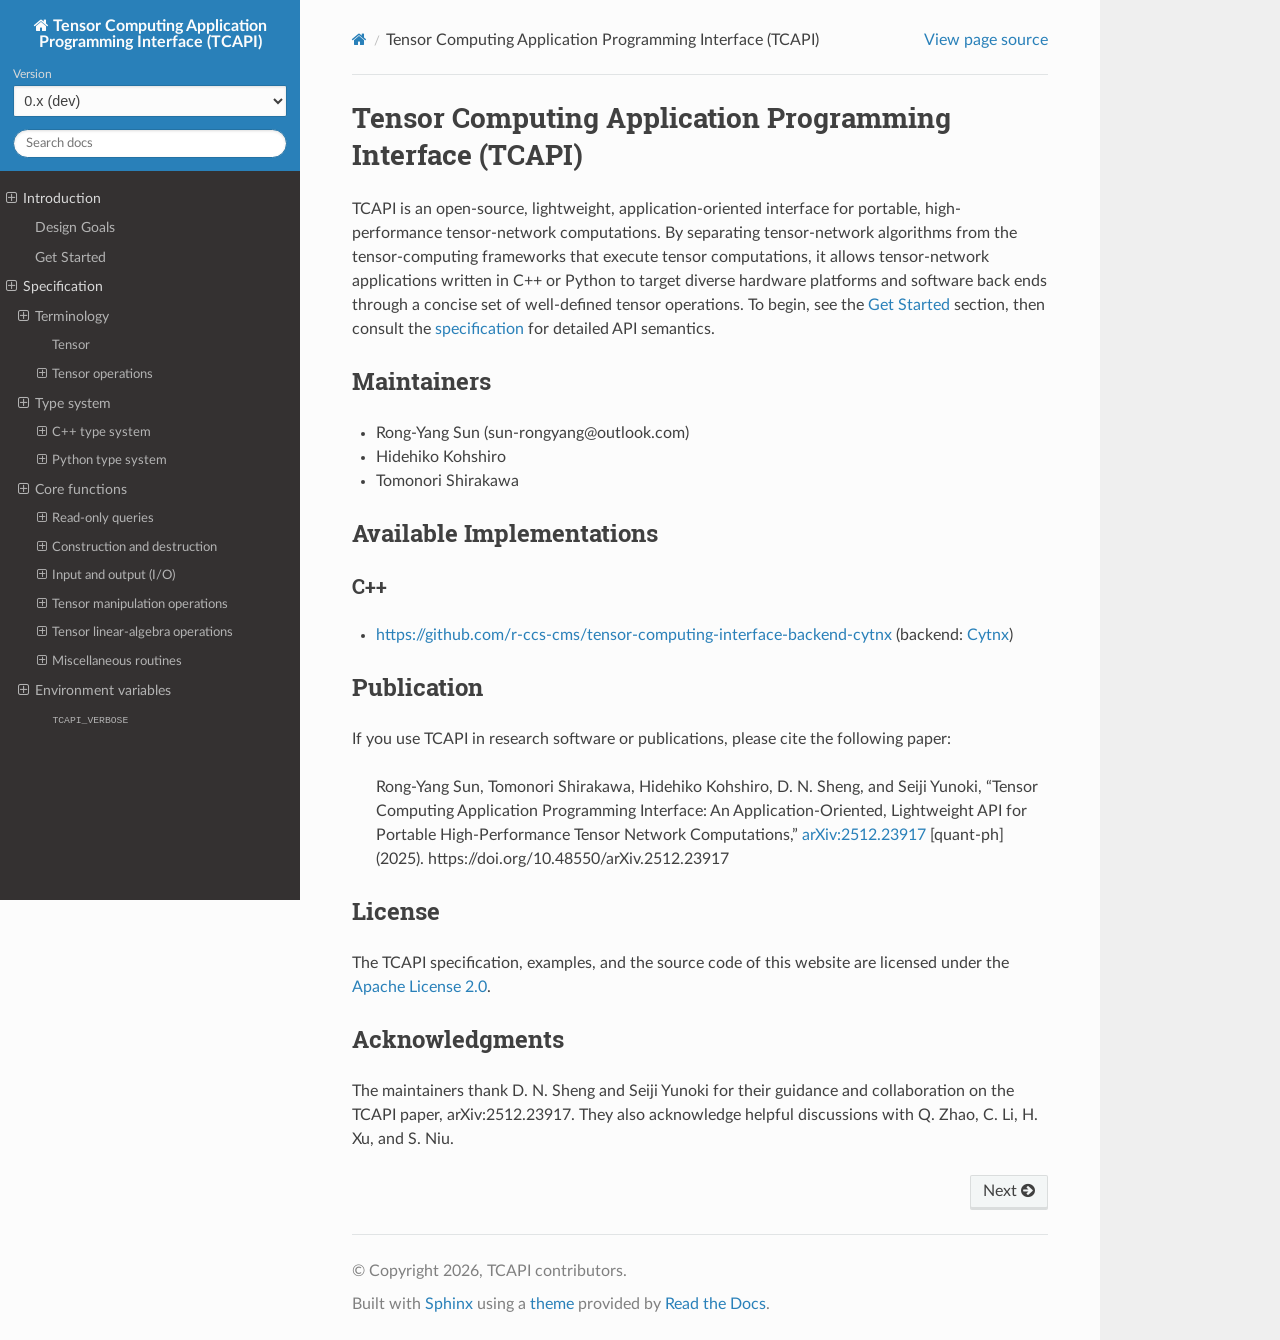
==== commit af569bb8: "Publish TCAPI specification site from ebf9d13" ====
--- a/dev/index.html
+++ b/dev/index.html
@@ -211,7 +211,6 @@
 <section id="license">
 <h2>License<a class="headerlink" href="#license" title="Link to this heading"></a></h2>
 <p>The TCAPI specification, examples, and the source code of this website are licensed under the <a class="reference external" href="https://www.apache.org/licenses/LICENSE-2.0">Apache License 2.0</a>.</p>
-<p>See the <code class="docutils literal notranslate"><span class="pre">LICENSE</span></code> file in the repository root for the full license text.</p>
 </section>
 <section id="acknowledgments">
 <h2>Acknowledgments<a class="headerlink" href="#acknowledgments" title="Link to this heading"></a></h2>
